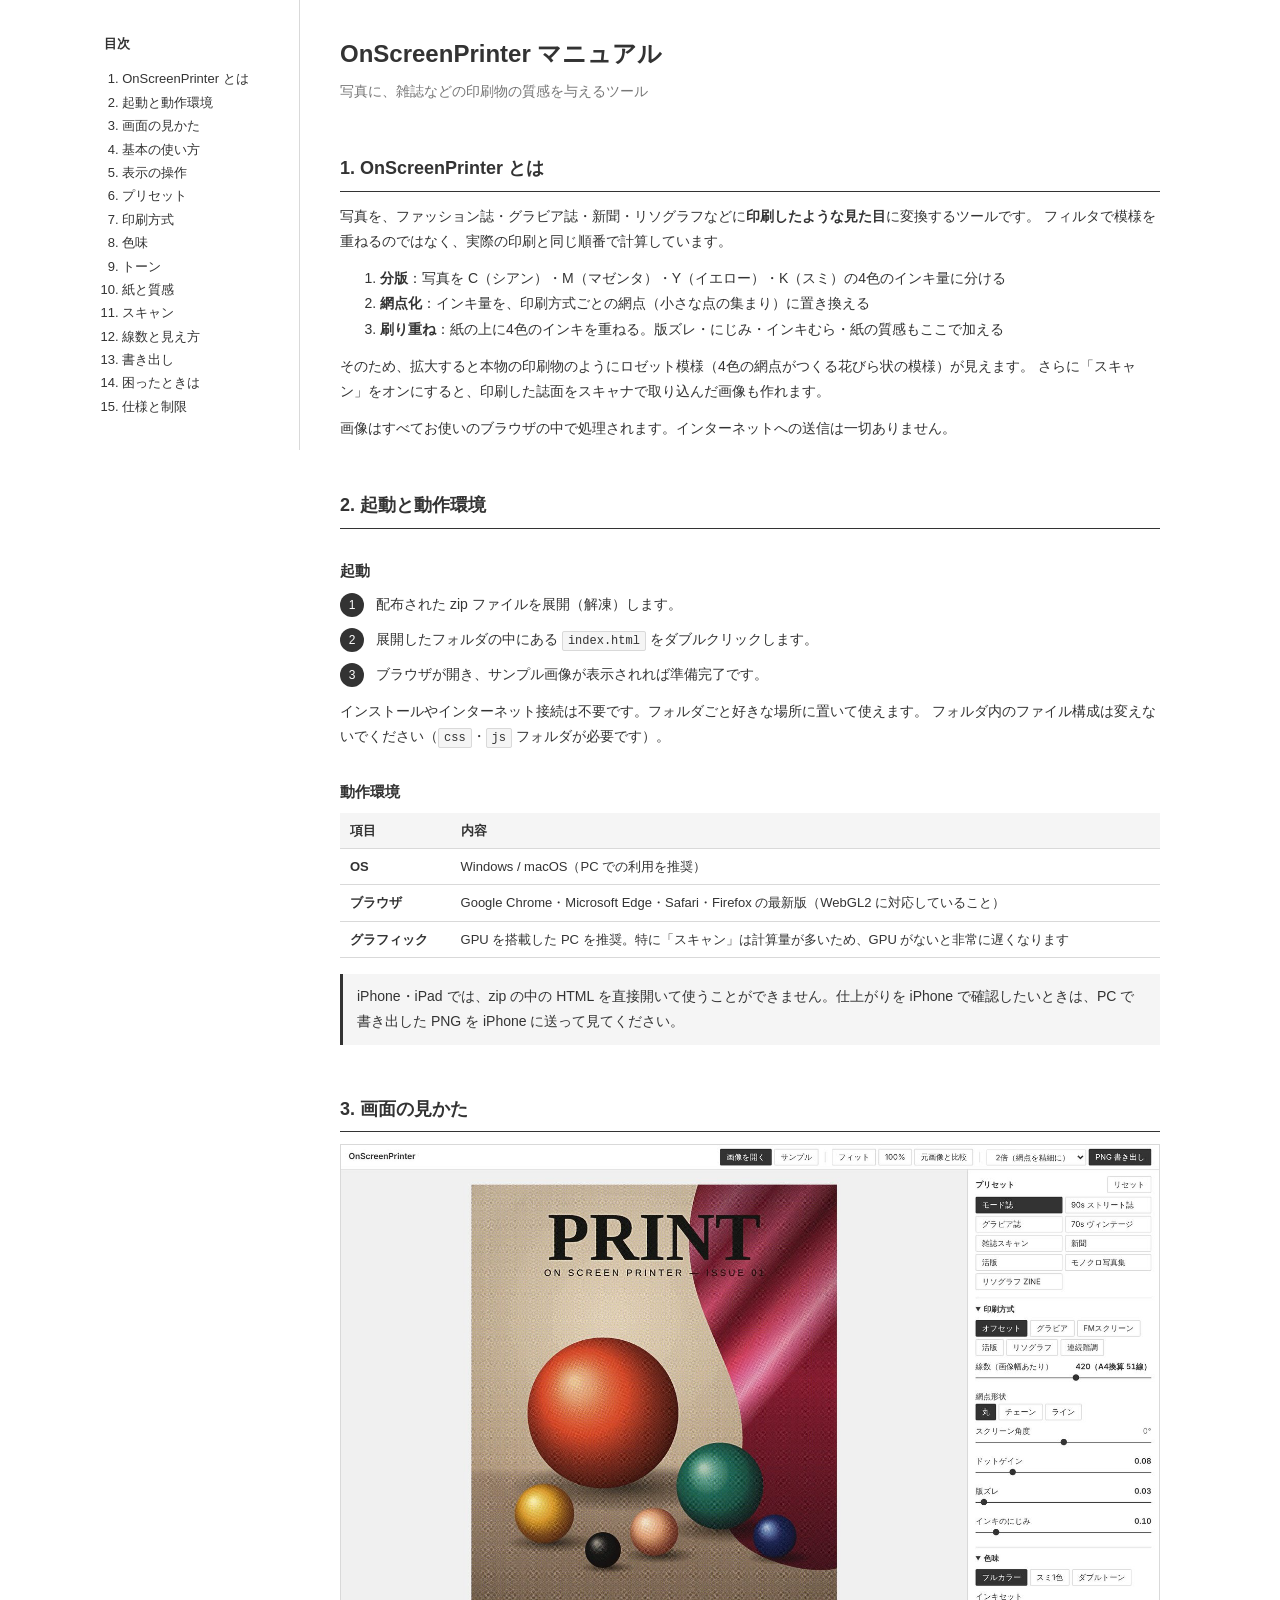
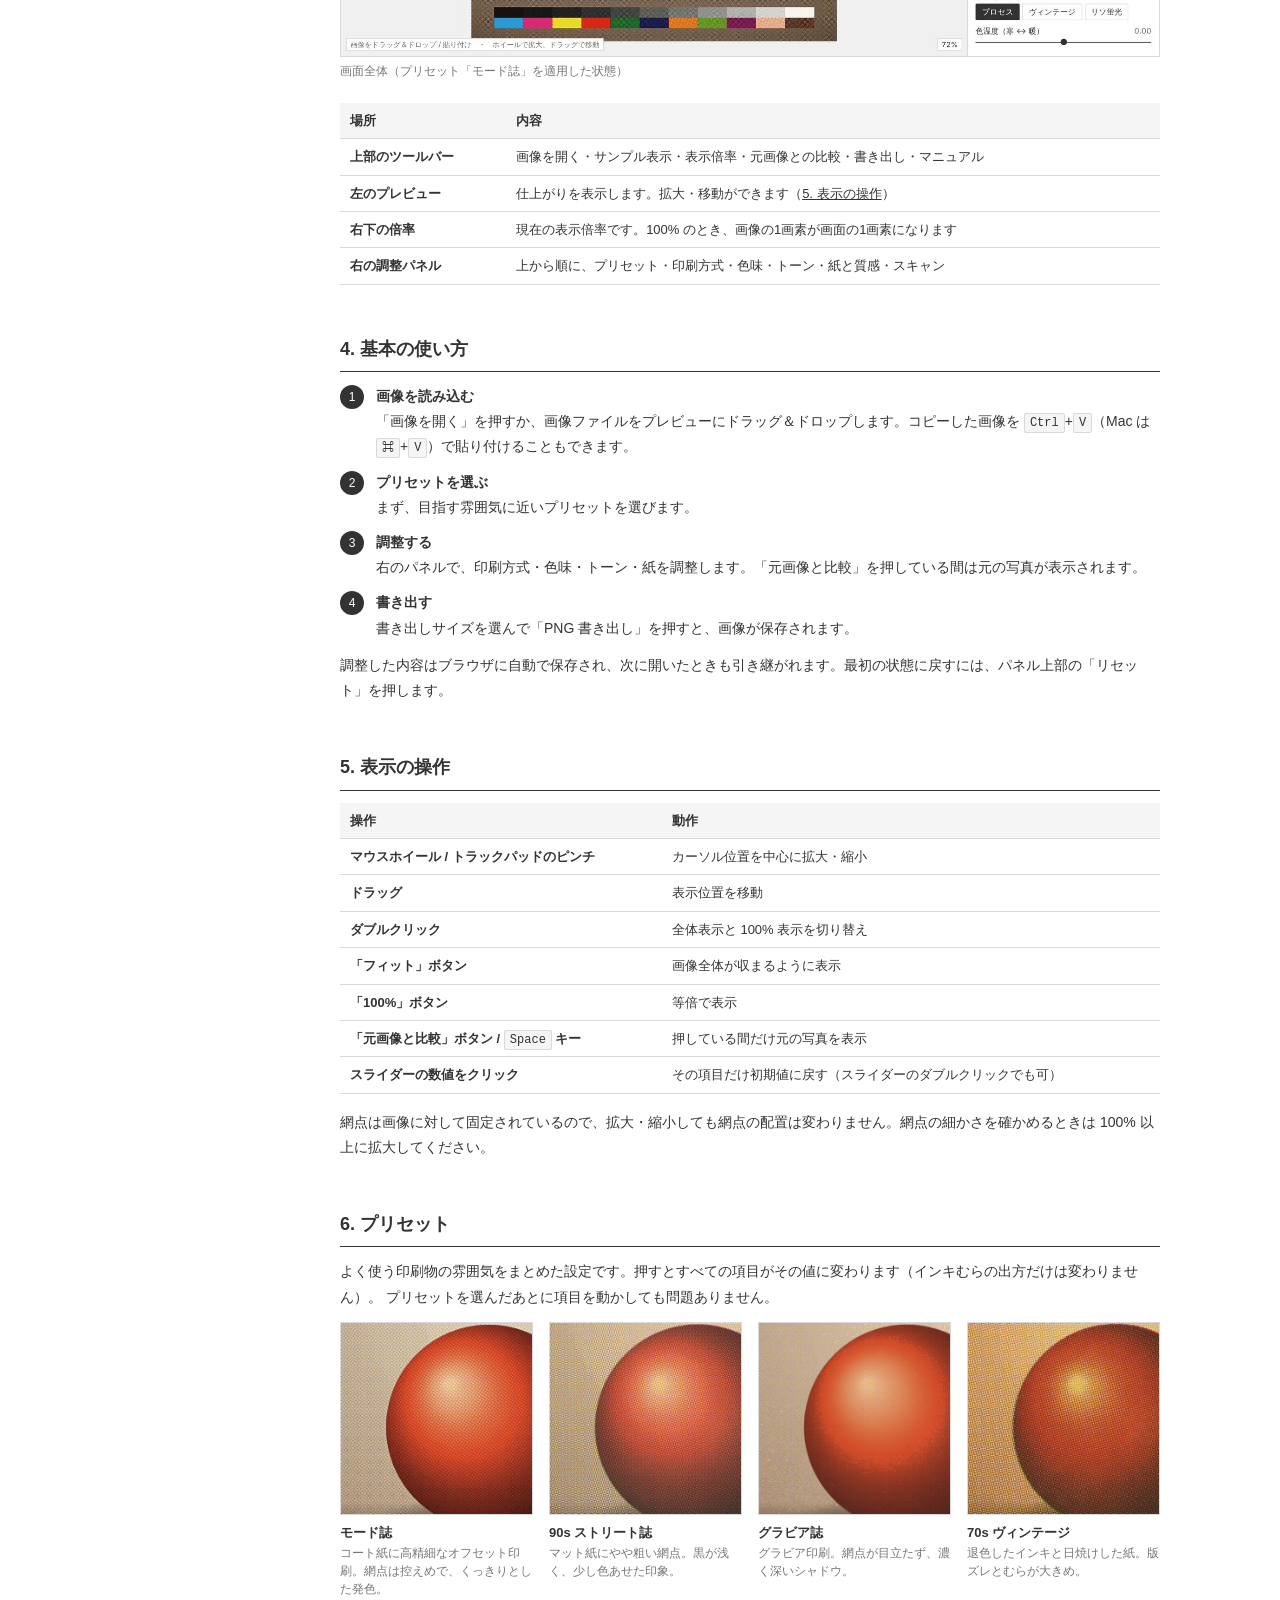
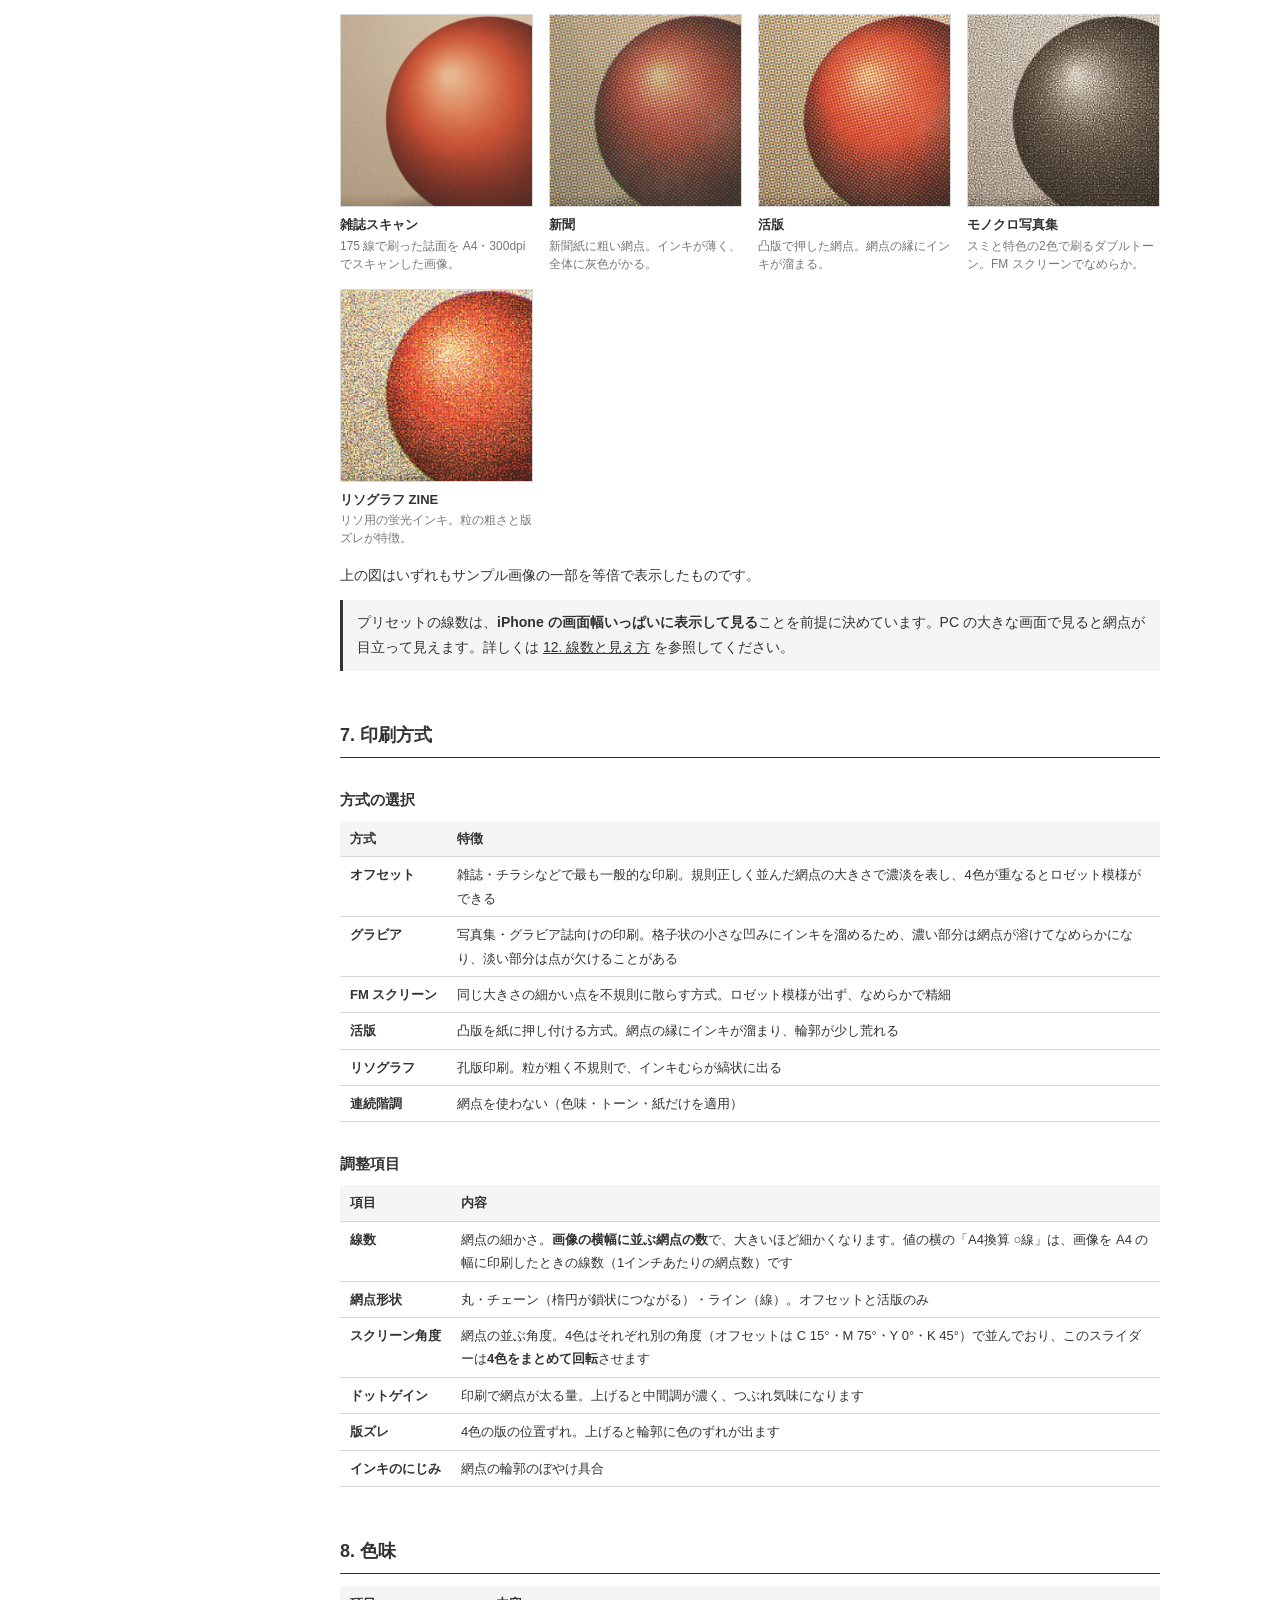
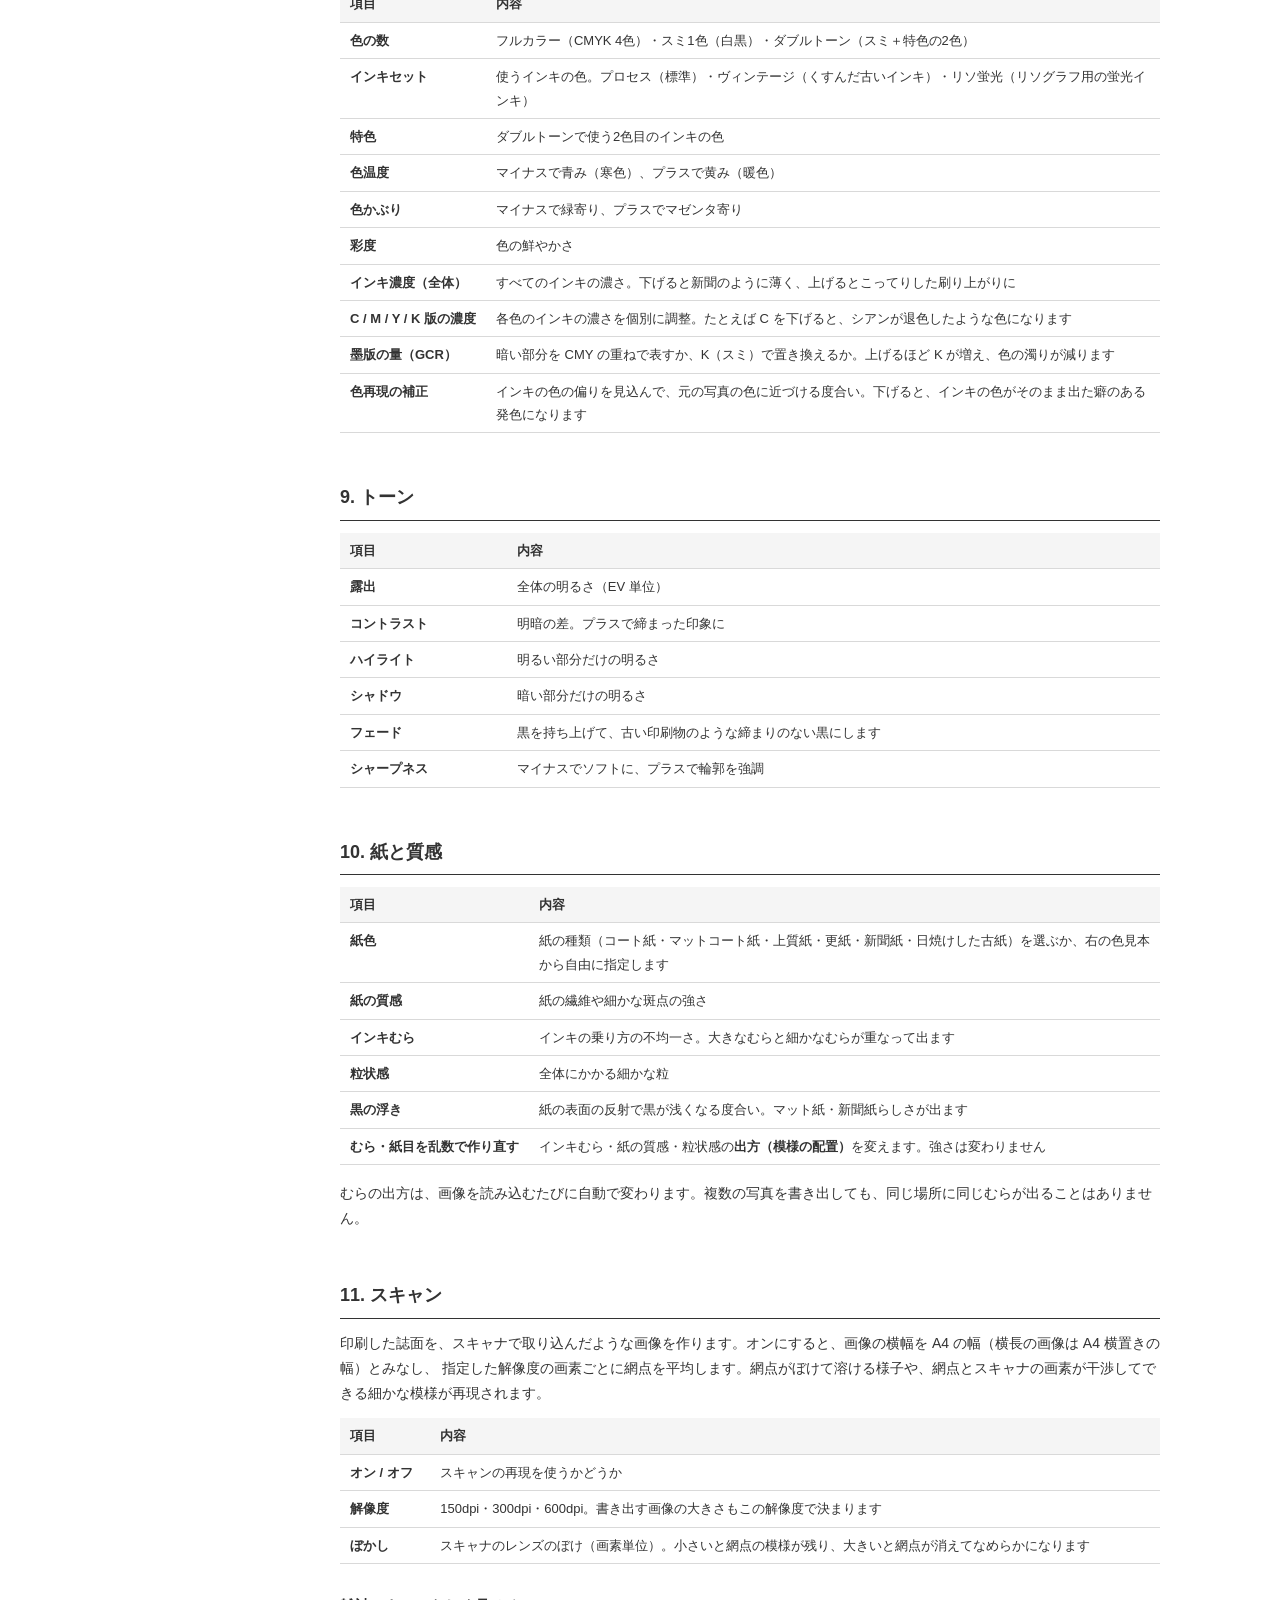
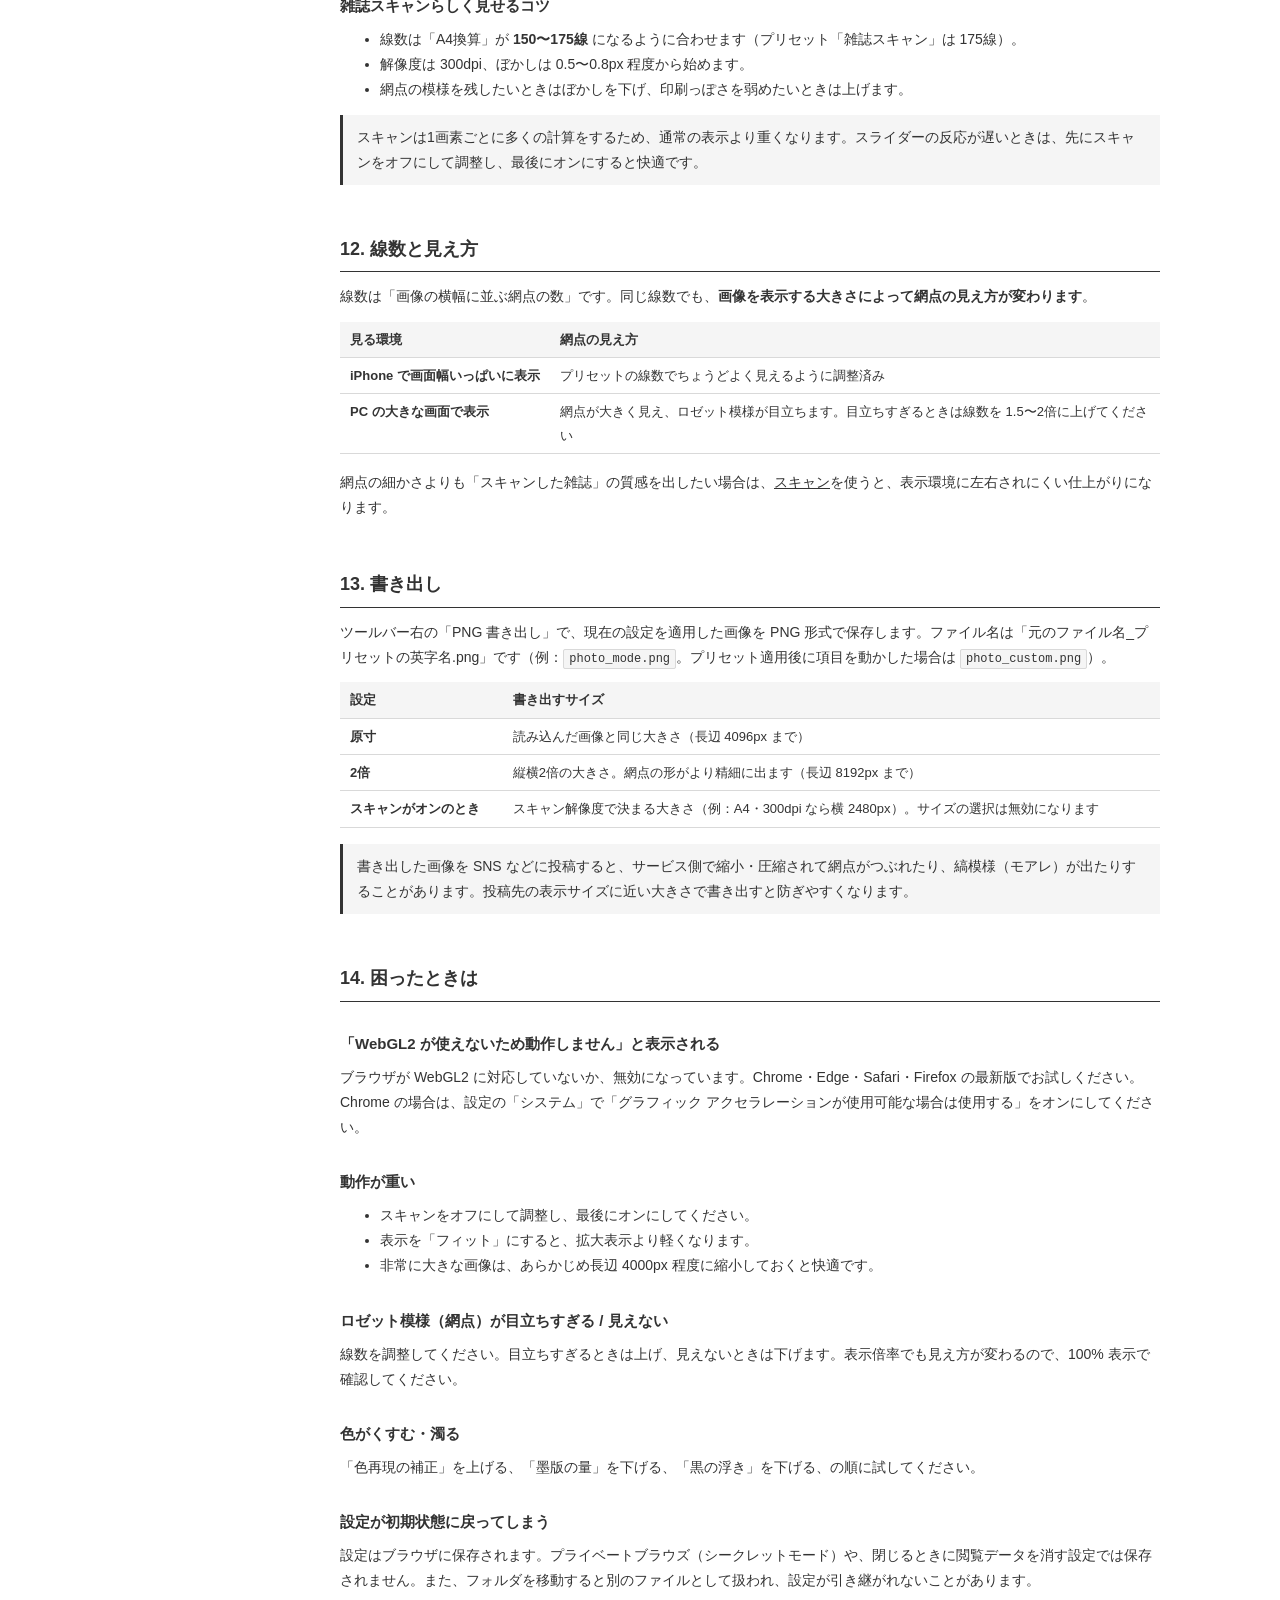
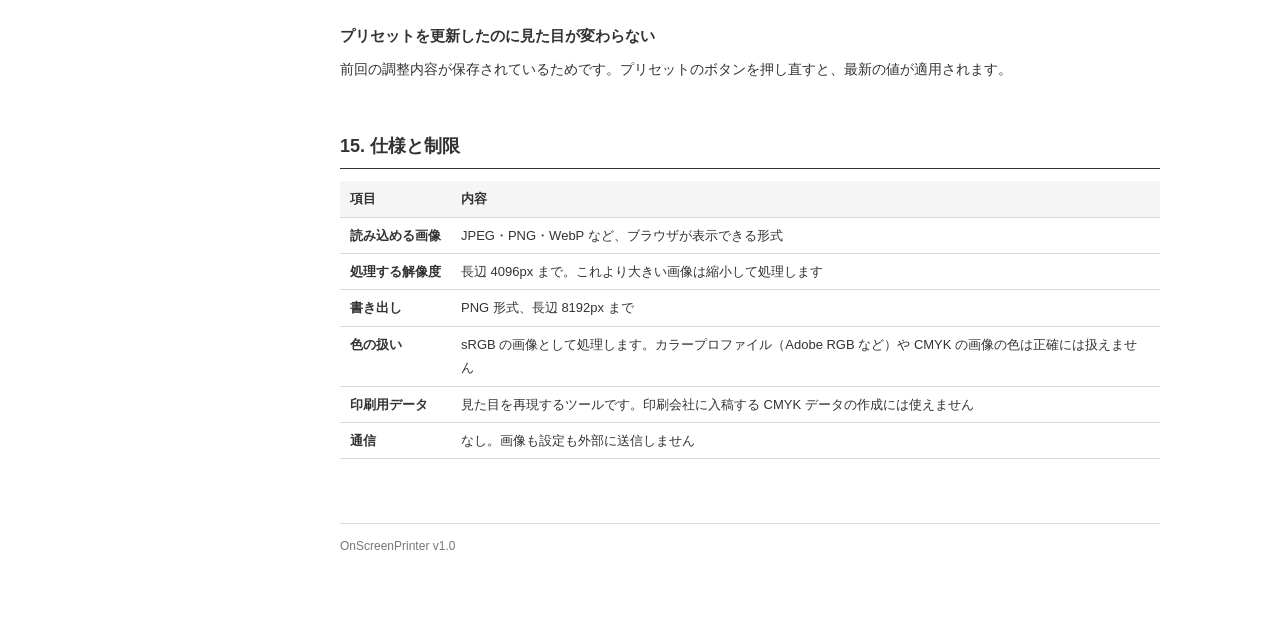
==== manual.html @ 86c262b5 "Add user manual and distribution zip build script Also fix tone banding in scan mode: jitter the per" ====
<!doctype html>
<html lang="ja">
<head>
<meta charset="utf-8">
<meta name="viewport" content="width=device-width, initial-scale=1">
<title>OnScreenPrinter マニュアル</title>
<style>
:root { --ink: #333; --paper: #fff; --line: #d9d9d9; --muted: #777; --soft: #f5f5f5; }
* { box-sizing: border-box; }
html { scroll-behavior: smooth; }
body {
  margin: 0;
  background: var(--paper);
  color: var(--ink);
  font: 14px/1.8 -apple-system, BlinkMacSystemFont, "Hiragino Sans", "Noto Sans JP", "Yu Gothic UI", Meiryo, sans-serif;
}
.wrap { display: flex; max-width: 1120px; margin: 0 auto; }
nav {
  position: sticky; top: 0; align-self: flex-start;
  width: 220px; flex: none; max-height: 100vh; overflow-y: auto;
  padding: 32px 16px 32px 24px; font-size: 13px;
  border-right: 1px solid var(--line);
}
nav strong { display: block; margin-bottom: 12px; }
nav ol { margin: 0; padding-left: 1.4em; }
nav a { color: var(--ink); text-decoration: none; }
nav a:hover { text-decoration: underline; }
main { flex: 1; min-width: 0; padding: 32px 40px 80px; }
h1 { margin: 0 0 4px; font-size: 24px; }
.lead { margin: 0 0 32px; color: var(--muted); }
h2 { margin: 48px 0 12px; padding-bottom: 6px; font-size: 18px; border-bottom: 1px solid var(--ink); }
h3 { margin: 28px 0 8px; font-size: 15px; }
p, ul, ol { margin: 0 0 12px; }
a { color: var(--ink); }
code, kbd {
  font: 12px/1 ui-monospace, SFMono-Regular, Menlo, Consolas, monospace;
  padding: 2px 5px; border: 1px solid var(--line); border-radius: 2px; background: var(--soft);
}
table { width: 100%; border-collapse: collapse; margin: 8px 0 16px; font-size: 13px; }
th, td { padding: 6px 10px; border-bottom: 1px solid var(--line); text-align: left; vertical-align: top; }
th { font-weight: 600; white-space: nowrap; background: var(--soft); }
td:first-child { white-space: nowrap; font-weight: 600; }
figure { margin: 12px 0 20px; }
figure img { display: block; max-width: 100%; height: auto; border: 1px solid var(--line); }
figcaption { margin-top: 4px; font-size: 12px; color: var(--muted); }
.note { margin: 12px 0 16px; padding: 10px 14px; border-left: 3px solid var(--ink); background: var(--soft); }
.presets { display: grid; grid-template-columns: repeat(auto-fill, minmax(190px, 1fr)); gap: 16px; margin: 12px 0 16px; }
.presets figure { margin: 0; }
.presets b { display: block; margin-top: 6px; font-size: 13px; }
.presets span { display: block; font-size: 12px; color: var(--muted); line-height: 1.5; }
.steps { counter-reset: s; list-style: none; padding: 0; }
.steps li { counter-increment: s; position: relative; padding-left: 36px; margin-bottom: 10px; }
.steps li::before {
  content: counter(s); position: absolute; left: 0; top: 1px;
  width: 24px; height: 24px; border-radius: 50%;
  background: var(--ink); color: var(--paper); font-size: 12px; line-height: 24px; text-align: center;
}
footer { margin-top: 64px; padding-top: 12px; border-top: 1px solid var(--line); font-size: 12px; color: var(--muted); }

@media (max-width: 820px) {
  .wrap { display: block; }
  nav { position: static; width: auto; max-height: none; border-right: 0; border-bottom: 1px solid var(--line); padding: 20px 16px; }
  main { padding: 24px 16px 64px; }
  td:first-child { white-space: normal; }
  .table-scroll { overflow-x: auto; }
}
@media print {
  nav { display: none; }
  .wrap { display: block; }
  main { padding: 0; }
  h2 { break-after: avoid; }
  figure, tr { break-inside: avoid; }
}
</style>
</head>
<body>
<div class="wrap">
<nav aria-label="目次">
  <strong>目次</strong>
  <ol>
    <li><a href="#about">OnScreenPrinter とは</a></li>
    <li><a href="#start">起動と動作環境</a></li>
    <li><a href="#screen">画面の見かた</a></li>
    <li><a href="#flow">基本の使い方</a></li>
    <li><a href="#view">表示の操作</a></li>
    <li><a href="#presets">プリセット</a></li>
    <li><a href="#method">印刷方式</a></li>
    <li><a href="#color">色味</a></li>
    <li><a href="#tone">トーン</a></li>
    <li><a href="#paper">紙と質感</a></li>
    <li><a href="#scan">スキャン</a></li>
    <li><a href="#lpi">線数と見え方</a></li>
    <li><a href="#export">書き出し</a></li>
    <li><a href="#faq">困ったときは</a></li>
    <li><a href="#spec">仕様と制限</a></li>
  </ol>
</nav>
<main>
<h1>OnScreenPrinter マニュアル</h1>
<p class="lead">写真に、雑誌などの印刷物の質感を与えるツール</p>

<h2 id="about">1. OnScreenPrinter とは</h2>
<p>写真を、ファッション誌・グラビア誌・新聞・リソグラフなどに<b>印刷したような見た目</b>に変換するツールです。
フィルタで模様を重ねるのではなく、実際の印刷と同じ順番で計算しています。</p>
<ol>
  <li><b>分版</b>：写真を C（シアン）・M（マゼンタ）・Y（イエロー）・K（スミ）の4色のインキ量に分ける</li>
  <li><b>網点化</b>：インキ量を、印刷方式ごとの網点（小さな点の集まり）に置き換える</li>
  <li><b>刷り重ね</b>：紙の上に4色のインキを重ねる。版ズレ・にじみ・インキむら・紙の質感もここで加える</li>
</ol>
<p>そのため、拡大すると本物の印刷物のようにロゼット模様（4色の網点がつくる花びら状の模様）が見えます。
さらに「スキャン」をオンにすると、印刷した誌面をスキャナで取り込んだ画像も作れます。</p>
<p>画像はすべてお使いのブラウザの中で処理されます。インターネットへの送信は一切ありません。</p>

<h2 id="start">2. 起動と動作環境</h2>
<h3>起動</h3>
<ol class="steps">
  <li>配布された zip ファイルを展開（解凍）します。</li>
  <li>展開したフォルダの中にある <code>index.html</code> をダブルクリックします。</li>
  <li>ブラウザが開き、サンプル画像が表示されれば準備完了です。</li>
</ol>
<p>インストールやインターネット接続は不要です。フォルダごと好きな場所に置いて使えます。
フォルダ内のファイル構成は変えないでください（<code>css</code>・<code>js</code> フォルダが必要です）。</p>

<h3>動作環境</h3>
<table>
  <tr><th>項目</th><th>内容</th></tr>
  <tr><td>OS</td><td>Windows / macOS（PC での利用を推奨）</td></tr>
  <tr><td>ブラウザ</td><td>Google Chrome・Microsoft Edge・Safari・Firefox の最新版（WebGL2 に対応していること）</td></tr>
  <tr><td>グラフィック</td><td>GPU を搭載した PC を推奨。特に「スキャン」は計算量が多いため、GPU がないと非常に遅くなります</td></tr>
</table>
<div class="note">iPhone・iPad では、zip の中の HTML を直接開いて使うことができません。仕上がりを iPhone で確認したいときは、PC で書き出した PNG を iPhone に送って見てください。</div>

<h2 id="screen">3. 画面の見かた</h2>
<figure>
  <img src="manual/img/overview.jpg" alt="OnScreenPrinter の画面全体。上部にツールバー、左に画像のプレビュー、右に調整パネル">
  <figcaption>画面全体（プリセット「モード誌」を適用した状態）</figcaption>
</figure>
<table>
  <tr><th>場所</th><th>内容</th></tr>
  <tr><td>上部のツールバー</td><td>画像を開く・サンプル表示・表示倍率・元画像との比較・書き出し・マニュアル</td></tr>
  <tr><td>左のプレビュー</td><td>仕上がりを表示します。拡大・移動ができます（<a href="#view">5. 表示の操作</a>）</td></tr>
  <tr><td>右下の倍率</td><td>現在の表示倍率です。100% のとき、画像の1画素が画面の1画素になります</td></tr>
  <tr><td>右の調整パネル</td><td>上から順に、プリセット・印刷方式・色味・トーン・紙と質感・スキャン</td></tr>
</table>

<h2 id="flow">4. 基本の使い方</h2>
<ol class="steps">
  <li><b>画像を読み込む</b><br>「画像を開く」を押すか、画像ファイルをプレビューにドラッグ＆ドロップします。コピーした画像を <kbd>Ctrl</kbd>+<kbd>V</kbd>（Mac は <kbd>⌘</kbd>+<kbd>V</kbd>）で貼り付けることもできます。</li>
  <li><b>プリセットを選ぶ</b><br>まず、目指す雰囲気に近いプリセットを選びます。</li>
  <li><b>調整する</b><br>右のパネルで、印刷方式・色味・トーン・紙を調整します。「元画像と比較」を押している間は元の写真が表示されます。</li>
  <li><b>書き出す</b><br>書き出しサイズを選んで「PNG 書き出し」を押すと、画像が保存されます。</li>
</ol>
<p>調整した内容はブラウザに自動で保存され、次に開いたときも引き継がれます。最初の状態に戻すには、パネル上部の「リセット」を押します。</p>

<h2 id="view">5. 表示の操作</h2>
<table>
  <tr><th>操作</th><th>動作</th></tr>
  <tr><td>マウスホイール / トラックパッドのピンチ</td><td>カーソル位置を中心に拡大・縮小</td></tr>
  <tr><td>ドラッグ</td><td>表示位置を移動</td></tr>
  <tr><td>ダブルクリック</td><td>全体表示と 100% 表示を切り替え</td></tr>
  <tr><td>「フィット」ボタン</td><td>画像全体が収まるように表示</td></tr>
  <tr><td>「100%」ボタン</td><td>等倍で表示</td></tr>
  <tr><td>「元画像と比較」ボタン / <kbd>Space</kbd> キー</td><td>押している間だけ元の写真を表示</td></tr>
  <tr><td>スライダーの数値をクリック</td><td>その項目だけ初期値に戻す（スライダーのダブルクリックでも可）</td></tr>
</table>
<p>網点は画像に対して固定されているので、拡大・縮小しても網点の配置は変わりません。網点の細かさを確かめるときは 100% 以上に拡大してください。</p>

<h2 id="presets">6. プリセット</h2>
<p>よく使う印刷物の雰囲気をまとめた設定です。押すとすべての項目がその値に変わります（インキむらの出方だけは変わりません）。
プリセットを選んだあとに項目を動かしても問題ありません。</p>
<div class="presets">
  <figure><img src="manual/img/preset_mode.jpg" alt="モード誌の拡大例"><b>モード誌</b><span>コート紙に高精細なオフセット印刷。網点は控えめで、くっきりとした発色。</span></figure>
  <figure><img src="manual/img/preset_street.jpg" alt="90s ストリート誌の拡大例"><b>90s ストリート誌</b><span>マット紙にやや粗い網点。黒が浅く、少し色あせた印象。</span></figure>
  <figure><img src="manual/img/preset_gravure.jpg" alt="グラビア誌の拡大例"><b>グラビア誌</b><span>グラビア印刷。網点が目立たず、濃く深いシャドウ。</span></figure>
  <figure><img src="manual/img/preset_vintage.jpg" alt="70s ヴィンテージの拡大例"><b>70s ヴィンテージ</b><span>退色したインキと日焼けした紙。版ズレとむらが大きめ。</span></figure>
  <figure><img src="manual/img/preset_scan.jpg" alt="雑誌スキャンの拡大例"><b>雑誌スキャン</b><span>175 線で刷った誌面を A4・300dpi でスキャンした画像。</span></figure>
  <figure><img src="manual/img/preset_news.jpg" alt="新聞の拡大例"><b>新聞</b><span>新聞紙に粗い網点。インキが薄く、全体に灰色がかる。</span></figure>
  <figure><img src="manual/img/preset_letterpress.jpg" alt="活版の拡大例"><b>活版</b><span>凸版で押した網点。網点の縁にインキが溜まる。</span></figure>
  <figure><img src="manual/img/preset_duotone.jpg" alt="モノクロ写真集の拡大例"><b>モノクロ写真集</b><span>スミと特色の2色で刷るダブルトーン。FM スクリーンでなめらか。</span></figure>
  <figure><img src="manual/img/preset_riso.jpg" alt="リソグラフ ZINE の拡大例"><b>リソグラフ ZINE</b><span>リソ用の蛍光インキ。粒の粗さと版ズレが特徴。</span></figure>
</div>
<p>上の図はいずれもサンプル画像の一部を等倍で表示したものです。</p>
<div class="note">プリセットの線数は、<b>iPhone の画面幅いっぱいに表示して見る</b>ことを前提に決めています。PC の大きな画面で見ると網点が目立って見えます。詳しくは <a href="#lpi">12. 線数と見え方</a> を参照してください。</div>

<h2 id="method">7. 印刷方式</h2>
<h3>方式の選択</h3>
<table>
  <tr><th>方式</th><th>特徴</th></tr>
  <tr><td>オフセット</td><td>雑誌・チラシなどで最も一般的な印刷。規則正しく並んだ網点の大きさで濃淡を表し、4色が重なるとロゼット模様ができる</td></tr>
  <tr><td>グラビア</td><td>写真集・グラビア誌向けの印刷。格子状の小さな凹みにインキを溜めるため、濃い部分は網点が溶けてなめらかになり、淡い部分は点が欠けることがある</td></tr>
  <tr><td>FM スクリーン</td><td>同じ大きさの細かい点を不規則に散らす方式。ロゼット模様が出ず、なめらかで精細</td></tr>
  <tr><td>活版</td><td>凸版を紙に押し付ける方式。網点の縁にインキが溜まり、輪郭が少し荒れる</td></tr>
  <tr><td>リソグラフ</td><td>孔版印刷。粒が粗く不規則で、インキむらが縞状に出る</td></tr>
  <tr><td>連続階調</td><td>網点を使わない（色味・トーン・紙だけを適用）</td></tr>
</table>

<h3>調整項目</h3>
<table>
  <tr><th>項目</th><th>内容</th></tr>
  <tr><td>線数</td><td>網点の細かさ。<b>画像の横幅に並ぶ網点の数</b>で、大きいほど細かくなります。値の横の「A4換算 ○線」は、画像を A4 の幅に印刷したときの線数（1インチあたりの網点数）です</td></tr>
  <tr><td>網点形状</td><td>丸・チェーン（楕円が鎖状につながる）・ライン（線）。オフセットと活版のみ</td></tr>
  <tr><td>スクリーン角度</td><td>網点の並ぶ角度。4色はそれぞれ別の角度（オフセットは C 15°・M 75°・Y 0°・K 45°）で並んでおり、このスライダーは<b>4色をまとめて回転</b>させます</td></tr>
  <tr><td>ドットゲイン</td><td>印刷で網点が太る量。上げると中間調が濃く、つぶれ気味になります</td></tr>
  <tr><td>版ズレ</td><td>4色の版の位置ずれ。上げると輪郭に色のずれが出ます</td></tr>
  <tr><td>インキのにじみ</td><td>網点の輪郭のぼやけ具合</td></tr>
</table>

<h2 id="color">8. 色味</h2>
<table>
  <tr><th>項目</th><th>内容</th></tr>
  <tr><td>色の数</td><td>フルカラー（CMYK 4色）・スミ1色（白黒）・ダブルトーン（スミ＋特色の2色）</td></tr>
  <tr><td>インキセット</td><td>使うインキの色。プロセス（標準）・ヴィンテージ（くすんだ古いインキ）・リソ蛍光（リソグラフ用の蛍光インキ）</td></tr>
  <tr><td>特色</td><td>ダブルトーンで使う2色目のインキの色</td></tr>
  <tr><td>色温度</td><td>マイナスで青み（寒色）、プラスで黄み（暖色）</td></tr>
  <tr><td>色かぶり</td><td>マイナスで緑寄り、プラスでマゼンタ寄り</td></tr>
  <tr><td>彩度</td><td>色の鮮やかさ</td></tr>
  <tr><td>インキ濃度（全体）</td><td>すべてのインキの濃さ。下げると新聞のように薄く、上げるとこってりした刷り上がりに</td></tr>
  <tr><td>C / M / Y / K 版の濃度</td><td>各色のインキの濃さを個別に調整。たとえば C を下げると、シアンが退色したような色になります</td></tr>
  <tr><td>墨版の量（GCR）</td><td>暗い部分を CMY の重ねで表すか、K（スミ）で置き換えるか。上げるほど K が増え、色の濁りが減ります</td></tr>
  <tr><td>色再現の補正</td><td>インキの色の偏りを見込んで、元の写真の色に近づける度合い。下げると、インキの色がそのまま出た癖のある発色になります</td></tr>
</table>

<h2 id="tone">9. トーン</h2>
<table>
  <tr><th>項目</th><th>内容</th></tr>
  <tr><td>露出</td><td>全体の明るさ（EV 単位）</td></tr>
  <tr><td>コントラスト</td><td>明暗の差。プラスで締まった印象に</td></tr>
  <tr><td>ハイライト</td><td>明るい部分だけの明るさ</td></tr>
  <tr><td>シャドウ</td><td>暗い部分だけの明るさ</td></tr>
  <tr><td>フェード</td><td>黒を持ち上げて、古い印刷物のような締まりのない黒にします</td></tr>
  <tr><td>シャープネス</td><td>マイナスでソフトに、プラスで輪郭を強調</td></tr>
</table>

<h2 id="paper">10. 紙と質感</h2>
<table>
  <tr><th>項目</th><th>内容</th></tr>
  <tr><td>紙色</td><td>紙の種類（コート紙・マットコート紙・上質紙・更紙・新聞紙・日焼けした古紙）を選ぶか、右の色見本から自由に指定します</td></tr>
  <tr><td>紙の質感</td><td>紙の繊維や細かな斑点の強さ</td></tr>
  <tr><td>インキむら</td><td>インキの乗り方の不均一さ。大きなむらと細かなむらが重なって出ます</td></tr>
  <tr><td>粒状感</td><td>全体にかかる細かな粒</td></tr>
  <tr><td>黒の浮き</td><td>紙の表面の反射で黒が浅くなる度合い。マット紙・新聞紙らしさが出ます</td></tr>
  <tr><td>むら・紙目を乱数で作り直す</td><td>インキむら・紙の質感・粒状感の<b>出方（模様の配置）</b>を変えます。強さは変わりません</td></tr>
</table>
<p>むらの出方は、画像を読み込むたびに自動で変わります。複数の写真を書き出しても、同じ場所に同じむらが出ることはありません。</p>

<h2 id="scan">11. スキャン</h2>
<p>印刷した誌面を、スキャナで取り込んだような画像を作ります。オンにすると、画像の横幅を A4 の幅（横長の画像は A4 横置きの幅）とみなし、
指定した解像度の画素ごとに網点を平均します。網点がぼけて溶ける様子や、網点とスキャナの画素が干渉してできる細かな模様が再現されます。</p>
<table>
  <tr><th>項目</th><th>内容</th></tr>
  <tr><td>オン / オフ</td><td>スキャンの再現を使うかどうか</td></tr>
  <tr><td>解像度</td><td>150dpi・300dpi・600dpi。書き出す画像の大きさもこの解像度で決まります</td></tr>
  <tr><td>ぼかし</td><td>スキャナのレンズのぼけ（画素単位）。小さいと網点の模様が残り、大きいと網点が消えてなめらかになります</td></tr>
</table>
<h3>雑誌スキャンらしく見せるコツ</h3>
<ul>
  <li>線数は「A4換算」が <b>150〜175線</b> になるように合わせます（プリセット「雑誌スキャン」は 175線）。</li>
  <li>解像度は 300dpi、ぼかしは 0.5〜0.8px 程度から始めます。</li>
  <li>網点の模様を残したいときはぼかしを下げ、印刷っぽさを弱めたいときは上げます。</li>
</ul>
<div class="note">スキャンは1画素ごとに多くの計算をするため、通常の表示より重くなります。スライダーの反応が遅いときは、先にスキャンをオフにして調整し、最後にオンにすると快適です。</div>

<h2 id="lpi">12. 線数と見え方</h2>
<p>線数は「画像の横幅に並ぶ網点の数」です。同じ線数でも、<b>画像を表示する大きさによって網点の見え方が変わります</b>。</p>
<table>
  <tr><th>見る環境</th><th>網点の見え方</th></tr>
  <tr><td>iPhone で画面幅いっぱいに表示</td><td>プリセットの線数でちょうどよく見えるように調整済み</td></tr>
  <tr><td>PC の大きな画面で表示</td><td>網点が大きく見え、ロゼット模様が目立ちます。目立ちすぎるときは線数を 1.5〜2倍に上げてください</td></tr>
</table>
<p>網点の細かさよりも「スキャンした雑誌」の質感を出したい場合は、<a href="#scan">スキャン</a>を使うと、表示環境に左右されにくい仕上がりになります。</p>

<h2 id="export">13. 書き出し</h2>
<p>ツールバー右の「PNG 書き出し」で、現在の設定を適用した画像を PNG 形式で保存します。ファイル名は「元のファイル名_プリセットの英字名.png」です（例：<code>photo_mode.png</code>。プリセット適用後に項目を動かした場合は <code>photo_custom.png</code>）。</p>
<table>
  <tr><th>設定</th><th>書き出すサイズ</th></tr>
  <tr><td>原寸</td><td>読み込んだ画像と同じ大きさ（長辺 4096px まで）</td></tr>
  <tr><td>2倍</td><td>縦横2倍の大きさ。網点の形がより精細に出ます（長辺 8192px まで）</td></tr>
  <tr><td>スキャンがオンのとき</td><td>スキャン解像度で決まる大きさ（例：A4・300dpi なら横 2480px）。サイズの選択は無効になります</td></tr>
</table>
<div class="note">書き出した画像を SNS などに投稿すると、サービス側で縮小・圧縮されて網点がつぶれたり、縞模様（モアレ）が出たりすることがあります。投稿先の表示サイズに近い大きさで書き出すと防ぎやすくなります。</div>

<h2 id="faq">14. 困ったときは</h2>
<h3>「WebGL2 が使えないため動作しません」と表示される</h3>
<p>ブラウザが WebGL2 に対応していないか、無効になっています。Chrome・Edge・Safari・Firefox の最新版でお試しください。Chrome の場合は、設定の「システム」で「グラフィック アクセラレーションが使用可能な場合は使用する」をオンにしてください。</p>
<h3>動作が重い</h3>
<ul>
  <li>スキャンをオフにして調整し、最後にオンにしてください。</li>
  <li>表示を「フィット」にすると、拡大表示より軽くなります。</li>
  <li>非常に大きな画像は、あらかじめ長辺 4000px 程度に縮小しておくと快適です。</li>
</ul>
<h3>ロゼット模様（網点）が目立ちすぎる / 見えない</h3>
<p>線数を調整してください。目立ちすぎるときは上げ、見えないときは下げます。表示倍率でも見え方が変わるので、100% 表示で確認してください。</p>
<h3>色がくすむ・濁る</h3>
<p>「色再現の補正」を上げる、「墨版の量」を下げる、「黒の浮き」を下げる、の順に試してください。</p>
<h3>設定が初期状態に戻ってしまう</h3>
<p>設定はブラウザに保存されます。プライベートブラウズ（シークレットモード）や、閉じるときに閲覧データを消す設定では保存されません。また、フォルダを移動すると別のファイルとして扱われ、設定が引き継がれないことがあります。</p>
<h3>プリセットを更新したのに見た目が変わらない</h3>
<p>前回の調整内容が保存されているためです。プリセットのボタンを押し直すと、最新の値が適用されます。</p>

<h2 id="spec">15. 仕様と制限</h2>
<table>
  <tr><th>項目</th><th>内容</th></tr>
  <tr><td>読み込める画像</td><td>JPEG・PNG・WebP など、ブラウザが表示できる形式</td></tr>
  <tr><td>処理する解像度</td><td>長辺 4096px まで。これより大きい画像は縮小して処理します</td></tr>
  <tr><td>書き出し</td><td>PNG 形式、長辺 8192px まで</td></tr>
  <tr><td>色の扱い</td><td>sRGB の画像として処理します。カラープロファイル（Adobe RGB など）や CMYK の画像の色は正確には扱えません</td></tr>
  <tr><td>印刷用データ</td><td>見た目を再現するツールです。印刷会社に入稿する CMYK データの作成には使えません</td></tr>
  <tr><td>通信</td><td>なし。画像も設定も外部に送信しません</td></tr>
</table>

<footer>OnScreenPrinter v1.0</footer>
</main>
</div>
</body>
</html>
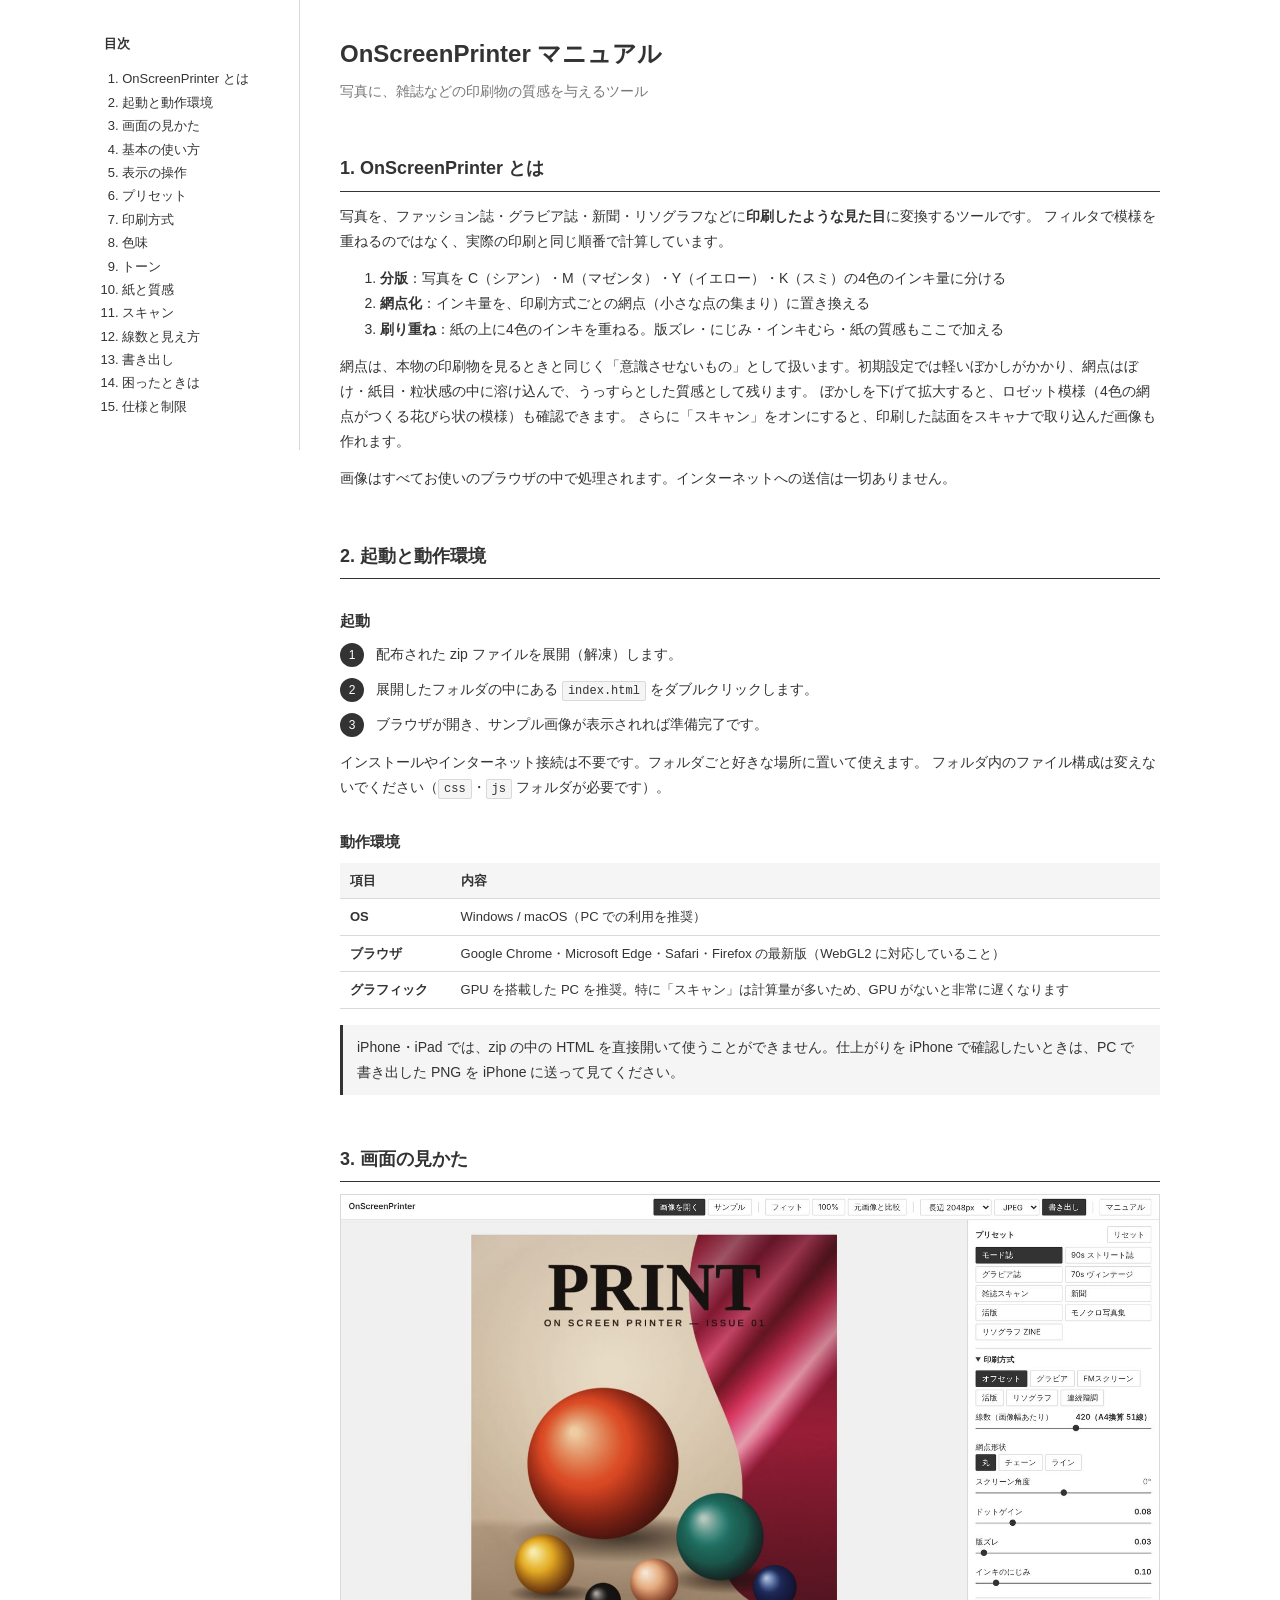
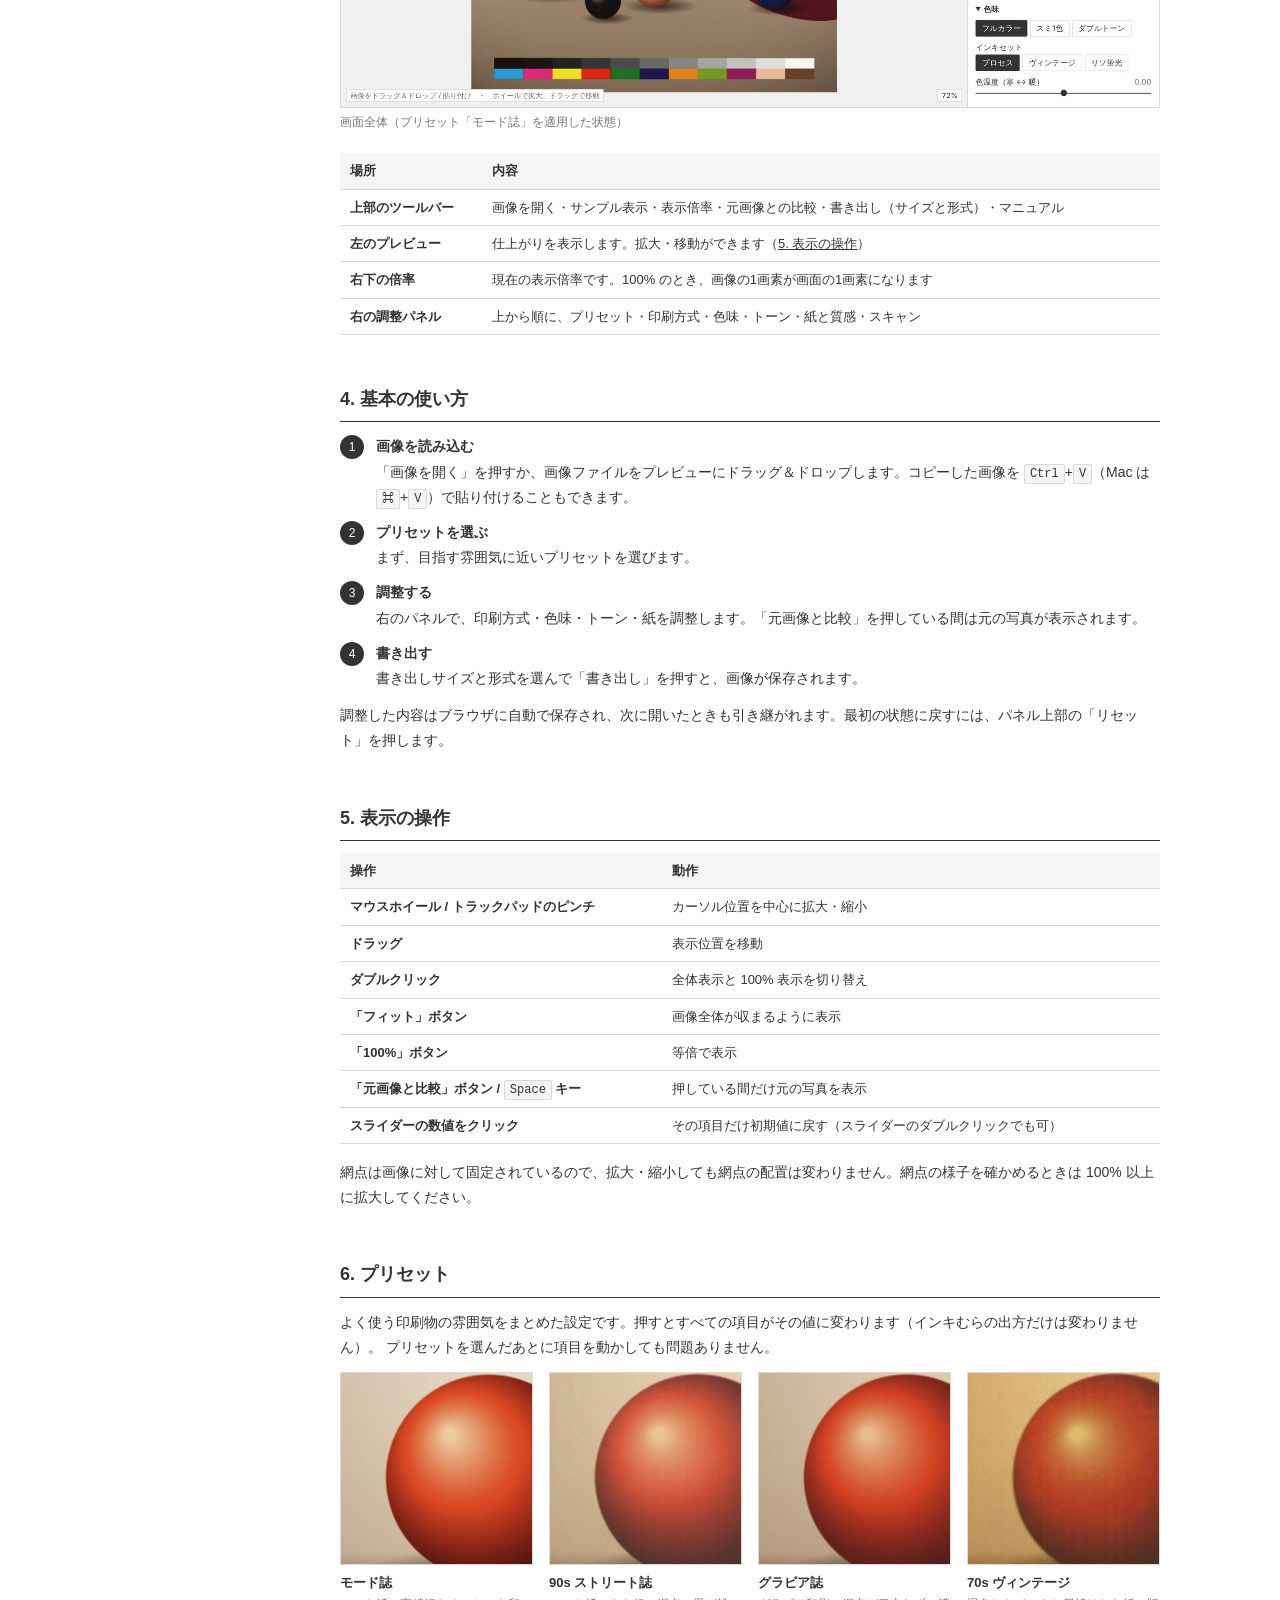
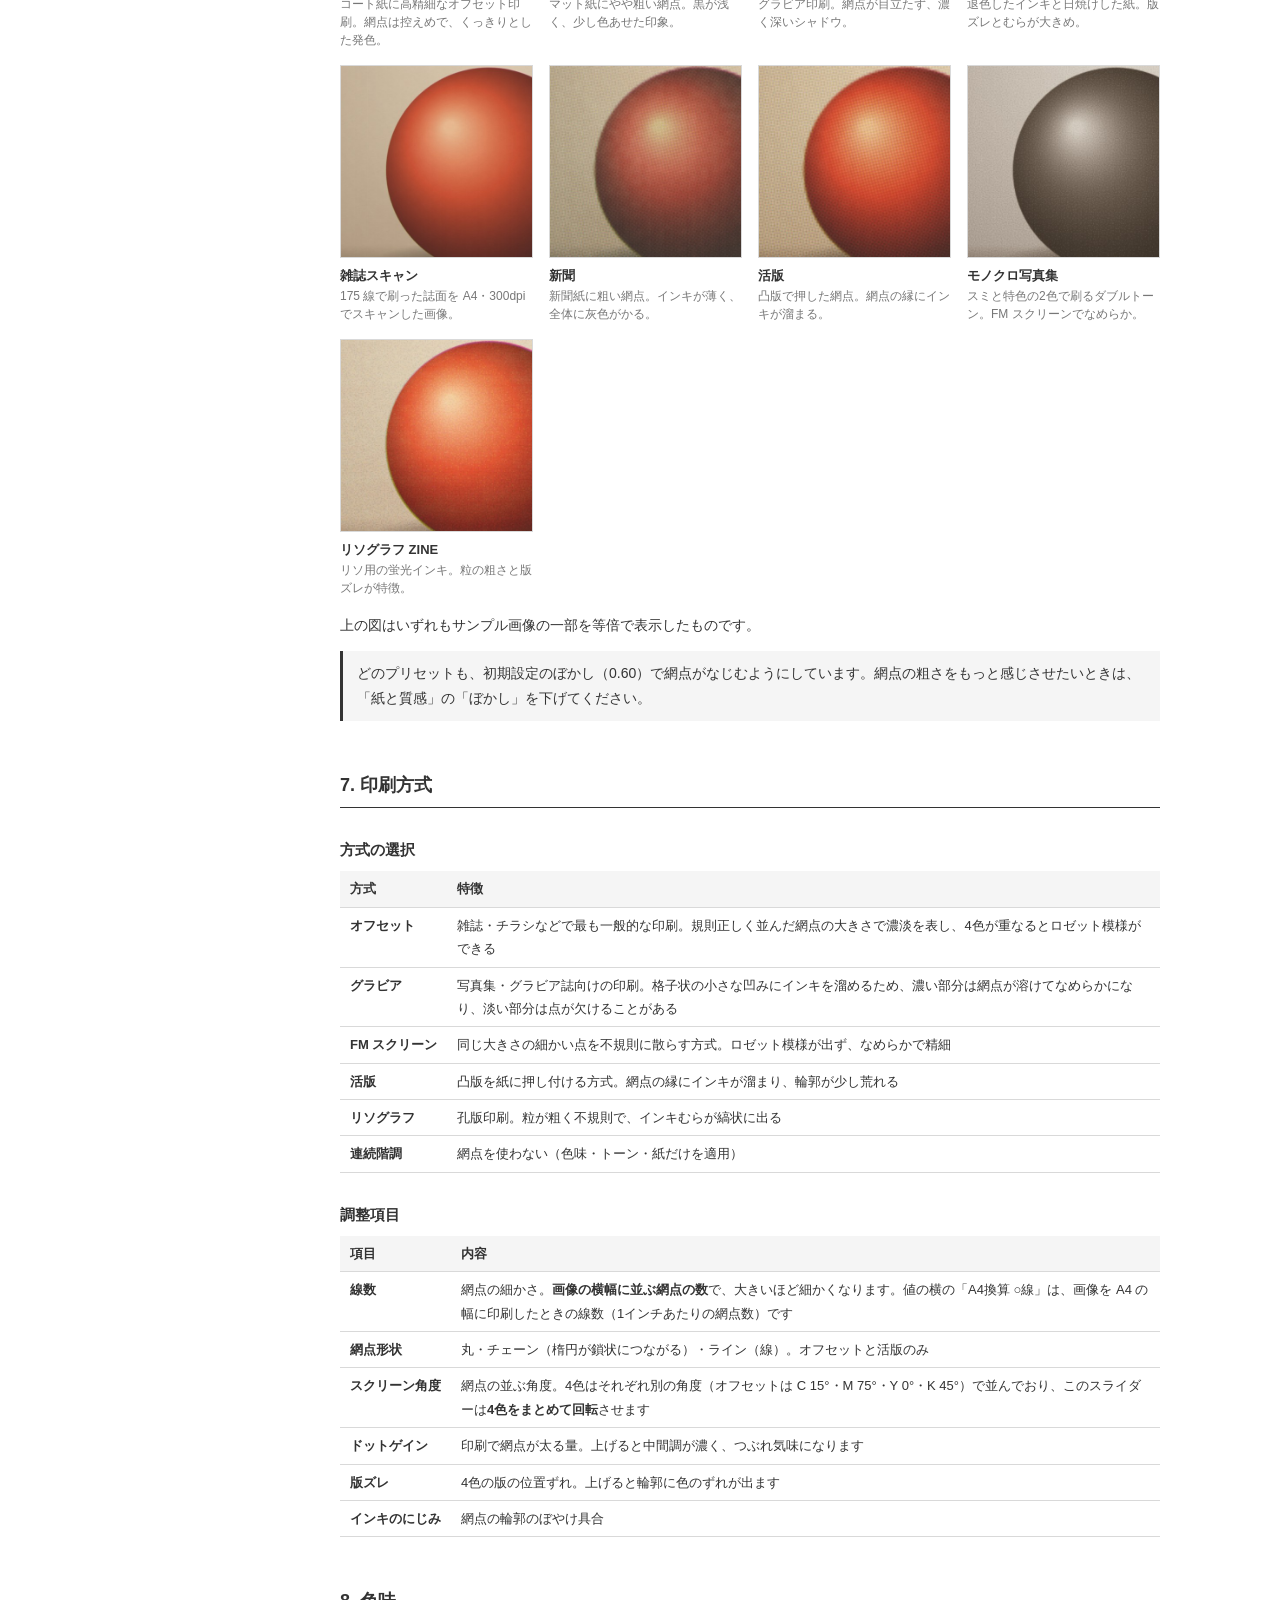
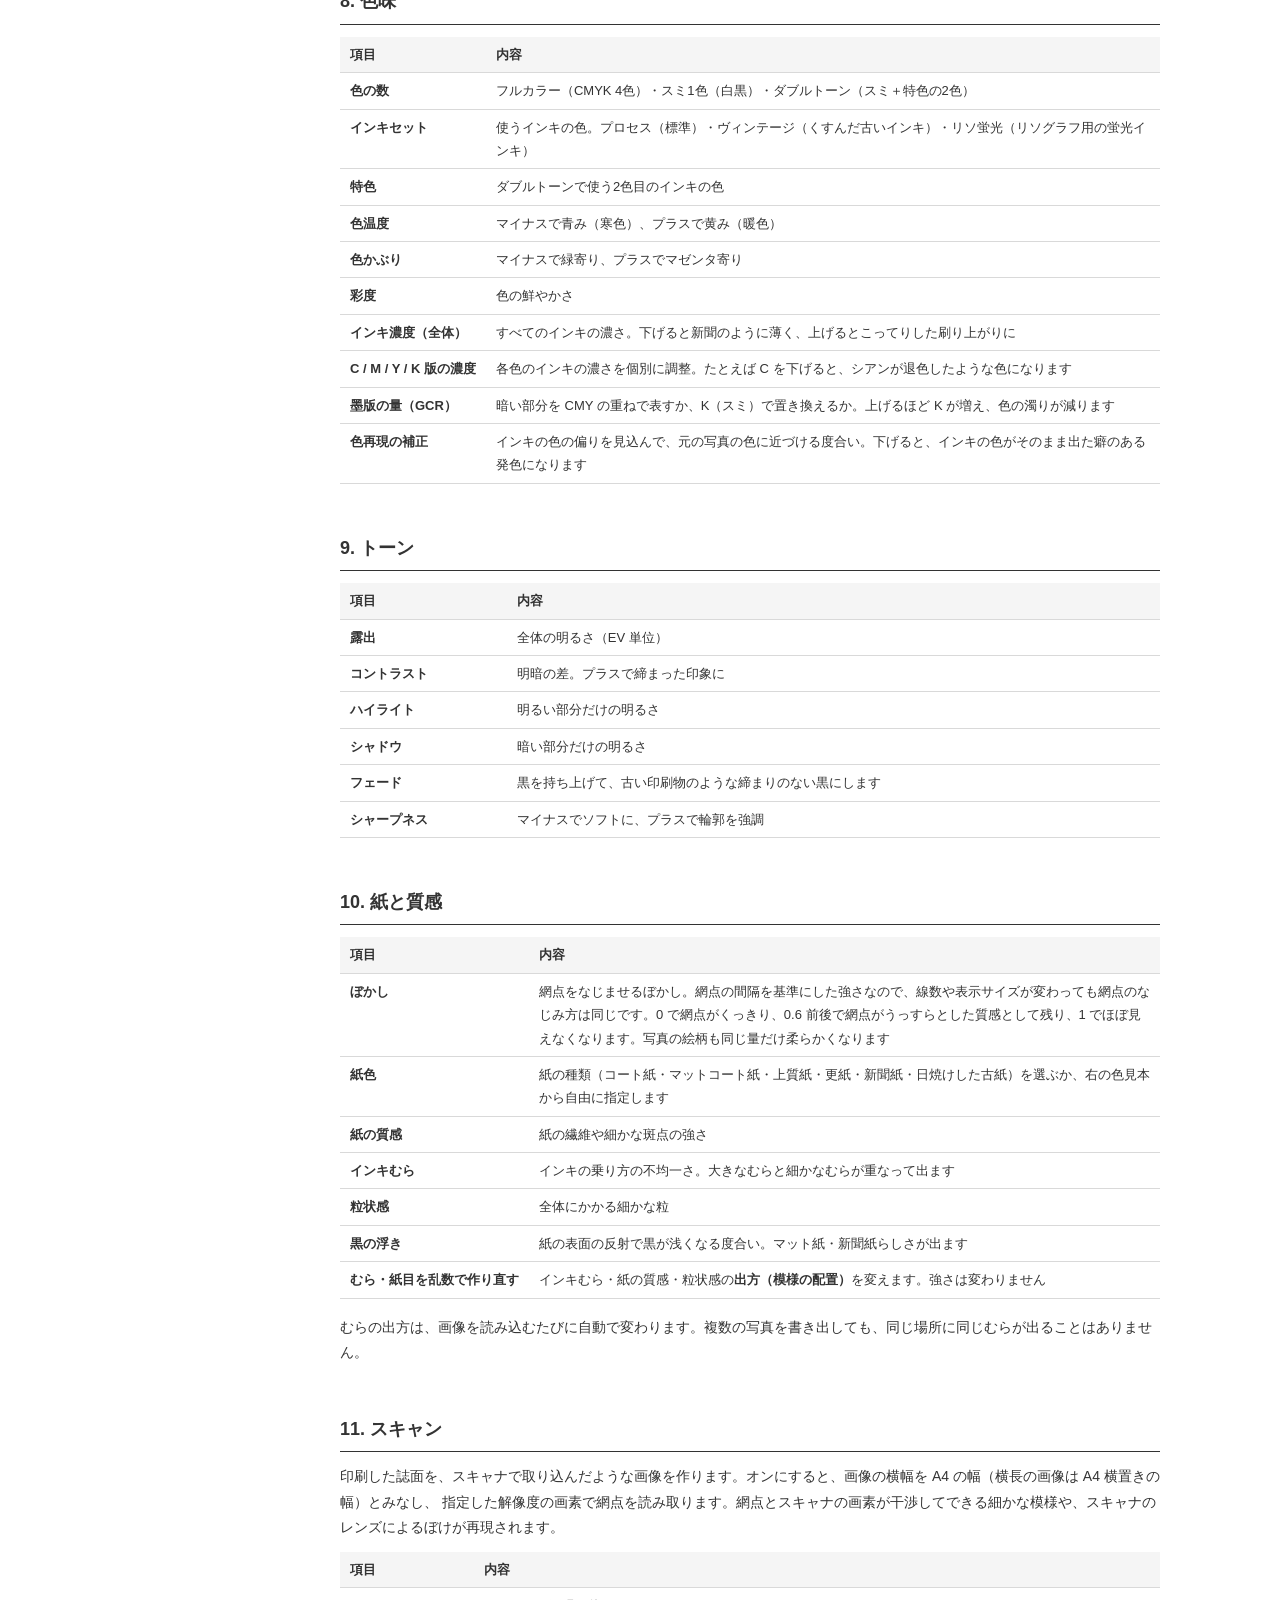
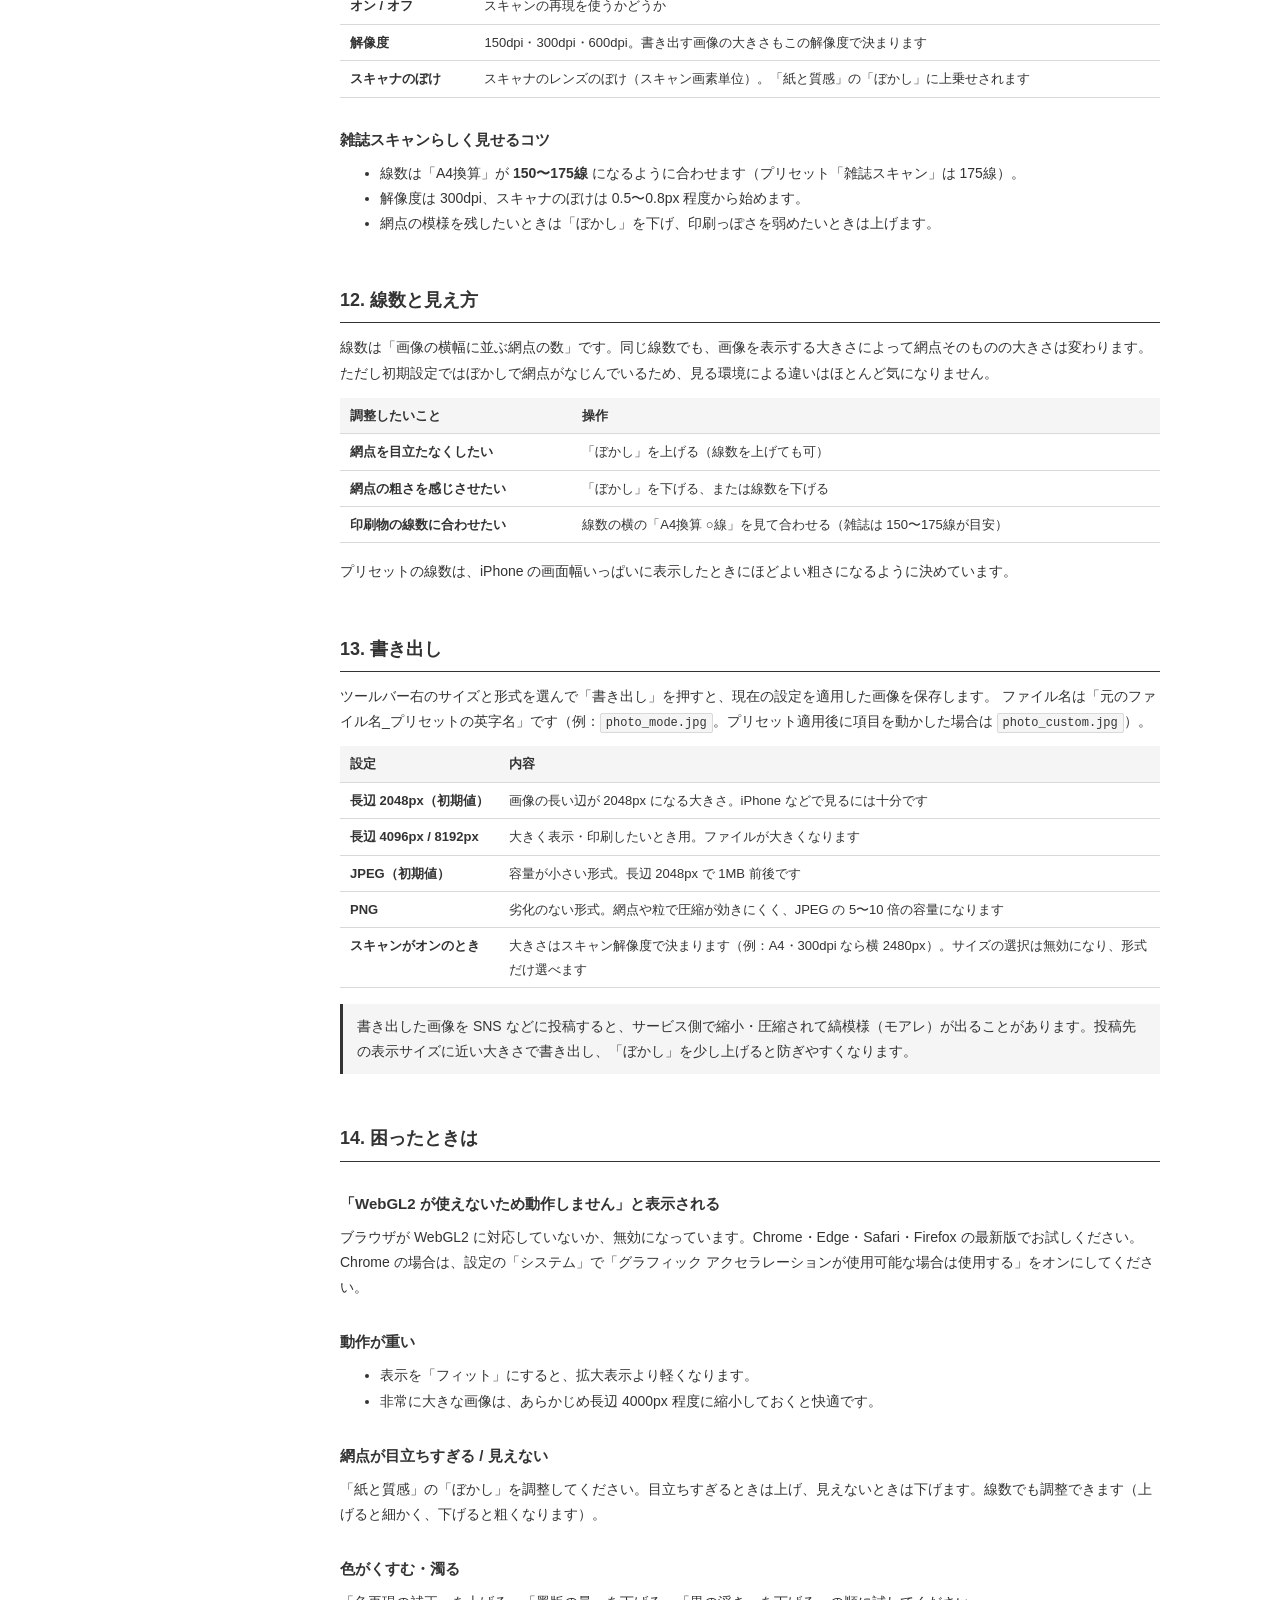
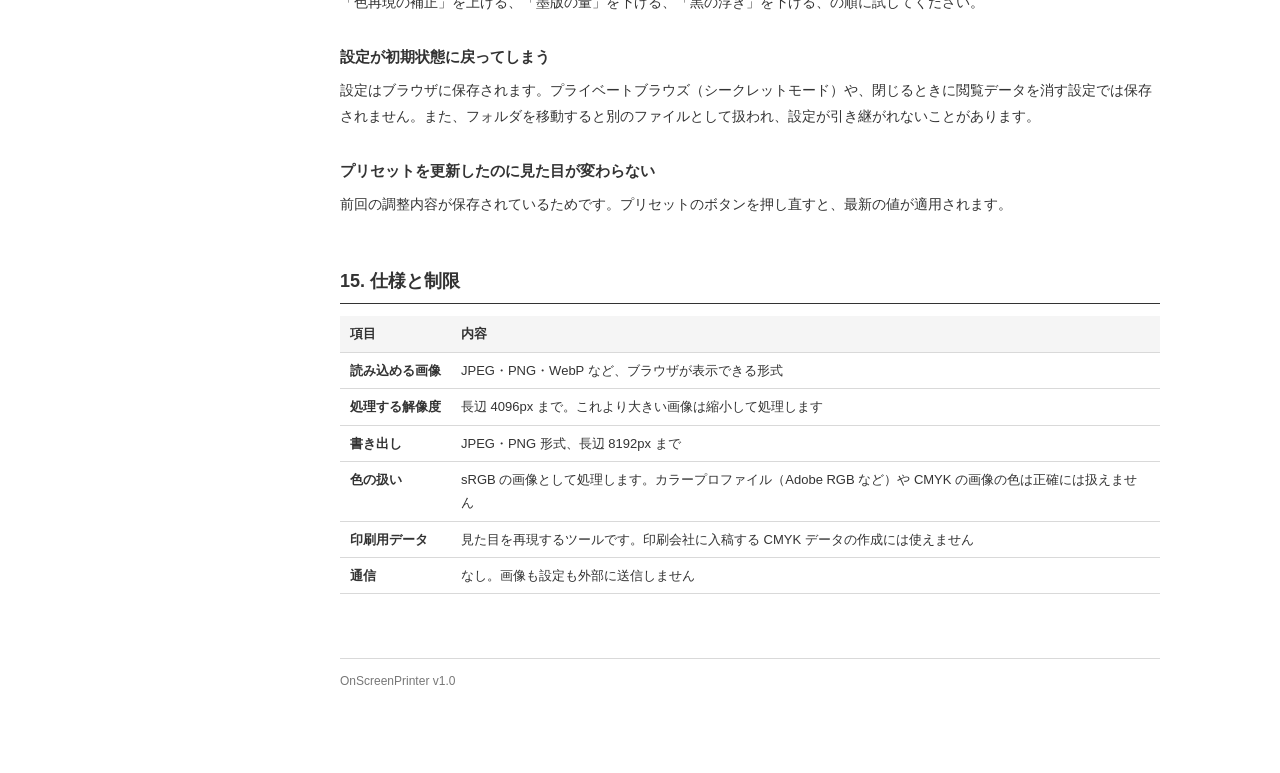
==== commit 37e0c8c5: "Blend halftone dots into blur by default; JPEG and sized export Halftone blur is now computed analyt" ====
--- a/manual.html
+++ b/manual.html
@@ -107,7 +107,8 @@
   <li><b>網点化</b>：インキ量を、印刷方式ごとの網点（小さな点の集まり）に置き換える</li>
   <li><b>刷り重ね</b>：紙の上に4色のインキを重ねる。版ズレ・にじみ・インキむら・紙の質感もここで加える</li>
 </ol>
-<p>そのため、拡大すると本物の印刷物のようにロゼット模様（4色の網点がつくる花びら状の模様）が見えます。
+<p>網点は、本物の印刷物を見るときと同じく「意識させないもの」として扱います。初期設定では軽いぼかしがかかり、網点はぼけ・紙目・粒状感の中に溶け込んで、うっすらとした質感として残ります。
+ぼかしを下げて拡大すると、ロゼット模様（4色の網点がつくる花びら状の模様）も確認できます。
 さらに「スキャン」をオンにすると、印刷した誌面をスキャナで取り込んだ画像も作れます。</p>
 <p>画像はすべてお使いのブラウザの中で処理されます。インターネットへの送信は一切ありません。</p>
 
@@ -137,7 +138,7 @@
 </figure>
 <table>
   <tr><th>場所</th><th>内容</th></tr>
-  <tr><td>上部のツールバー</td><td>画像を開く・サンプル表示・表示倍率・元画像との比較・書き出し・マニュアル</td></tr>
+  <tr><td>上部のツールバー</td><td>画像を開く・サンプル表示・表示倍率・元画像との比較・書き出し（サイズと形式）・マニュアル</td></tr>
   <tr><td>左のプレビュー</td><td>仕上がりを表示します。拡大・移動ができます（<a href="#view">5. 表示の操作</a>）</td></tr>
   <tr><td>右下の倍率</td><td>現在の表示倍率です。100% のとき、画像の1画素が画面の1画素になります</td></tr>
   <tr><td>右の調整パネル</td><td>上から順に、プリセット・印刷方式・色味・トーン・紙と質感・スキャン</td></tr>
@@ -148,7 +149,7 @@
   <li><b>画像を読み込む</b><br>「画像を開く」を押すか、画像ファイルをプレビューにドラッグ＆ドロップします。コピーした画像を <kbd>Ctrl</kbd>+<kbd>V</kbd>（Mac は <kbd>⌘</kbd>+<kbd>V</kbd>）で貼り付けることもできます。</li>
   <li><b>プリセットを選ぶ</b><br>まず、目指す雰囲気に近いプリセットを選びます。</li>
   <li><b>調整する</b><br>右のパネルで、印刷方式・色味・トーン・紙を調整します。「元画像と比較」を押している間は元の写真が表示されます。</li>
-  <li><b>書き出す</b><br>書き出しサイズを選んで「PNG 書き出し」を押すと、画像が保存されます。</li>
+  <li><b>書き出す</b><br>書き出しサイズと形式を選んで「書き出し」を押すと、画像が保存されます。</li>
 </ol>
 <p>調整した内容はブラウザに自動で保存され、次に開いたときも引き継がれます。最初の状態に戻すには、パネル上部の「リセット」を押します。</p>
 
@@ -163,7 +164,7 @@
   <tr><td>「元画像と比較」ボタン / <kbd>Space</kbd> キー</td><td>押している間だけ元の写真を表示</td></tr>
   <tr><td>スライダーの数値をクリック</td><td>その項目だけ初期値に戻す（スライダーのダブルクリックでも可）</td></tr>
 </table>
-<p>網点は画像に対して固定されているので、拡大・縮小しても網点の配置は変わりません。網点の細かさを確かめるときは 100% 以上に拡大してください。</p>
+<p>網点は画像に対して固定されているので、拡大・縮小しても網点の配置は変わりません。網点の様子を確かめるときは 100% 以上に拡大してください。</p>
 
 <h2 id="presets">6. プリセット</h2>
 <p>よく使う印刷物の雰囲気をまとめた設定です。押すとすべての項目がその値に変わります（インキむらの出方だけは変わりません）。
@@ -180,7 +181,7 @@
   <figure><img src="manual/img/preset_riso.jpg" alt="リソグラフ ZINE の拡大例"><b>リソグラフ ZINE</b><span>リソ用の蛍光インキ。粒の粗さと版ズレが特徴。</span></figure>
 </div>
 <p>上の図はいずれもサンプル画像の一部を等倍で表示したものです。</p>
-<div class="note">プリセットの線数は、<b>iPhone の画面幅いっぱいに表示して見る</b>ことを前提に決めています。PC の大きな画面で見ると網点が目立って見えます。詳しくは <a href="#lpi">12. 線数と見え方</a> を参照してください。</div>
+<div class="note">どのプリセットも、初期設定のぼかし（0.60）で網点がなじむようにしています。網点の粗さをもっと感じさせたいときは、「紙と質感」の「ぼかし」を下げてください。</div>
 
 <h2 id="method">7. 印刷方式</h2>
 <h3>方式の選択</h3>
@@ -234,6 +235,7 @@
 <h2 id="paper">10. 紙と質感</h2>
 <table>
   <tr><th>項目</th><th>内容</th></tr>
+  <tr><td>ぼかし</td><td>網点をなじませるぼかし。網点の間隔を基準にした強さなので、線数や表示サイズが変わっても網点のなじみ方は同じです。0 で網点がくっきり、0.6 前後で網点がうっすらとした質感として残り、1 でほぼ見えなくなります。写真の絵柄も同じ量だけ柔らかくなります</td></tr>
   <tr><td>紙色</td><td>紙の種類（コート紙・マットコート紙・上質紙・更紙・新聞紙・日焼けした古紙）を選ぶか、右の色見本から自由に指定します</td></tr>
   <tr><td>紙の質感</td><td>紙の繊維や細かな斑点の強さ</td></tr>
   <tr><td>インキむら</td><td>インキの乗り方の不均一さ。大きなむらと細かなむらが重なって出ます</td></tr>
@@ -245,51 +247,54 @@
 
 <h2 id="scan">11. スキャン</h2>
 <p>印刷した誌面を、スキャナで取り込んだような画像を作ります。オンにすると、画像の横幅を A4 の幅（横長の画像は A4 横置きの幅）とみなし、
-指定した解像度の画素ごとに網点を平均します。網点がぼけて溶ける様子や、網点とスキャナの画素が干渉してできる細かな模様が再現されます。</p>
+指定した解像度の画素で網点を読み取ります。網点とスキャナの画素が干渉してできる細かな模様や、スキャナのレンズによるぼけが再現されます。</p>
 <table>
   <tr><th>項目</th><th>内容</th></tr>
   <tr><td>オン / オフ</td><td>スキャンの再現を使うかどうか</td></tr>
   <tr><td>解像度</td><td>150dpi・300dpi・600dpi。書き出す画像の大きさもこの解像度で決まります</td></tr>
-  <tr><td>ぼかし</td><td>スキャナのレンズのぼけ（画素単位）。小さいと網点の模様が残り、大きいと網点が消えてなめらかになります</td></tr>
+  <tr><td>スキャナのぼけ</td><td>スキャナのレンズのぼけ（スキャン画素単位）。「紙と質感」の「ぼかし」に上乗せされます</td></tr>
 </table>
 <h3>雑誌スキャンらしく見せるコツ</h3>
 <ul>
   <li>線数は「A4換算」が <b>150〜175線</b> になるように合わせます（プリセット「雑誌スキャン」は 175線）。</li>
-  <li>解像度は 300dpi、ぼかしは 0.5〜0.8px 程度から始めます。</li>
-  <li>網点の模様を残したいときはぼかしを下げ、印刷っぽさを弱めたいときは上げます。</li>
+  <li>解像度は 300dpi、スキャナのぼけは 0.5〜0.8px 程度から始めます。</li>
+  <li>網点の模様を残したいときは「ぼかし」を下げ、印刷っぽさを弱めたいときは上げます。</li>
 </ul>
-<div class="note">スキャンは1画素ごとに多くの計算をするため、通常の表示より重くなります。スライダーの反応が遅いときは、先にスキャンをオフにして調整し、最後にオンにすると快適です。</div>
 
 <h2 id="lpi">12. 線数と見え方</h2>
-<p>線数は「画像の横幅に並ぶ網点の数」です。同じ線数でも、<b>画像を表示する大きさによって網点の見え方が変わります</b>。</p>
-<table>
-  <tr><th>見る環境</th><th>網点の見え方</th></tr>
-  <tr><td>iPhone で画面幅いっぱいに表示</td><td>プリセットの線数でちょうどよく見えるように調整済み</td></tr>
-  <tr><td>PC の大きな画面で表示</td><td>網点が大きく見え、ロゼット模様が目立ちます。目立ちすぎるときは線数を 1.5〜2倍に上げてください</td></tr>
-</table>
-<p>網点の細かさよりも「スキャンした雑誌」の質感を出したい場合は、<a href="#scan">スキャン</a>を使うと、表示環境に左右されにくい仕上がりになります。</p>
+<p>線数は「画像の横幅に並ぶ網点の数」です。同じ線数でも、画像を表示する大きさによって網点そのものの大きさは変わります。
+ただし初期設定ではぼかしで網点がなじんでいるため、見る環境による違いはほとんど気になりません。</p>
+<table>
+  <tr><th>調整したいこと</th><th>操作</th></tr>
+  <tr><td>網点を目立たなくしたい</td><td>「ぼかし」を上げる（線数を上げても可）</td></tr>
+  <tr><td>網点の粗さを感じさせたい</td><td>「ぼかし」を下げる、または線数を下げる</td></tr>
+  <tr><td>印刷物の線数に合わせたい</td><td>線数の横の「A4換算 ○線」を見て合わせる（雑誌は 150〜175線が目安）</td></tr>
+</table>
+<p>プリセットの線数は、iPhone の画面幅いっぱいに表示したときにほどよい粗さになるように決めています。</p>
 
 <h2 id="export">13. 書き出し</h2>
-<p>ツールバー右の「PNG 書き出し」で、現在の設定を適用した画像を PNG 形式で保存します。ファイル名は「元のファイル名_プリセットの英字名.png」です（例：<code>photo_mode.png</code>。プリセット適用後に項目を動かした場合は <code>photo_custom.png</code>）。</p>
-<table>
-  <tr><th>設定</th><th>書き出すサイズ</th></tr>
-  <tr><td>原寸</td><td>読み込んだ画像と同じ大きさ（長辺 4096px まで）</td></tr>
-  <tr><td>2倍</td><td>縦横2倍の大きさ。網点の形がより精細に出ます（長辺 8192px まで）</td></tr>
-  <tr><td>スキャンがオンのとき</td><td>スキャン解像度で決まる大きさ（例：A4・300dpi なら横 2480px）。サイズの選択は無効になります</td></tr>
-</table>
-<div class="note">書き出した画像を SNS などに投稿すると、サービス側で縮小・圧縮されて網点がつぶれたり、縞模様（モアレ）が出たりすることがあります。投稿先の表示サイズに近い大きさで書き出すと防ぎやすくなります。</div>
+<p>ツールバー右のサイズと形式を選んで「書き出し」を押すと、現在の設定を適用した画像を保存します。
+ファイル名は「元のファイル名_プリセットの英字名」です（例：<code>photo_mode.jpg</code>。プリセット適用後に項目を動かした場合は <code>photo_custom.jpg</code>）。</p>
+<table>
+  <tr><th>設定</th><th>内容</th></tr>
+  <tr><td>長辺 2048px（初期値）</td><td>画像の長い辺が 2048px になる大きさ。iPhone などで見るには十分です</td></tr>
+  <tr><td>長辺 4096px / 8192px</td><td>大きく表示・印刷したいとき用。ファイルが大きくなります</td></tr>
+  <tr><td>JPEG（初期値）</td><td>容量が小さい形式。長辺 2048px で 1MB 前後です</td></tr>
+  <tr><td>PNG</td><td>劣化のない形式。網点や粒で圧縮が効きにくく、JPEG の 5〜10 倍の容量になります</td></tr>
+  <tr><td>スキャンがオンのとき</td><td>大きさはスキャン解像度で決まります（例：A4・300dpi なら横 2480px）。サイズの選択は無効になり、形式だけ選べます</td></tr>
+</table>
+<div class="note">書き出した画像を SNS などに投稿すると、サービス側で縮小・圧縮されて縞模様（モアレ）が出ることがあります。投稿先の表示サイズに近い大きさで書き出し、「ぼかし」を少し上げると防ぎやすくなります。</div>
 
 <h2 id="faq">14. 困ったときは</h2>
 <h3>「WebGL2 が使えないため動作しません」と表示される</h3>
 <p>ブラウザが WebGL2 に対応していないか、無効になっています。Chrome・Edge・Safari・Firefox の最新版でお試しください。Chrome の場合は、設定の「システム」で「グラフィック アクセラレーションが使用可能な場合は使用する」をオンにしてください。</p>
 <h3>動作が重い</h3>
 <ul>
-  <li>スキャンをオフにして調整し、最後にオンにしてください。</li>
   <li>表示を「フィット」にすると、拡大表示より軽くなります。</li>
   <li>非常に大きな画像は、あらかじめ長辺 4000px 程度に縮小しておくと快適です。</li>
 </ul>
-<h3>ロゼット模様（網点）が目立ちすぎる / 見えない</h3>
-<p>線数を調整してください。目立ちすぎるときは上げ、見えないときは下げます。表示倍率でも見え方が変わるので、100% 表示で確認してください。</p>
+<h3>網点が目立ちすぎる / 見えない</h3>
+<p>「紙と質感」の「ぼかし」を調整してください。目立ちすぎるときは上げ、見えないときは下げます。線数でも調整できます（上げると細かく、下げると粗くなります）。</p>
 <h3>色がくすむ・濁る</h3>
 <p>「色再現の補正」を上げる、「墨版の量」を下げる、「黒の浮き」を下げる、の順に試してください。</p>
 <h3>設定が初期状態に戻ってしまう</h3>
@@ -302,7 +307,7 @@
   <tr><th>項目</th><th>内容</th></tr>
   <tr><td>読み込める画像</td><td>JPEG・PNG・WebP など、ブラウザが表示できる形式</td></tr>
   <tr><td>処理する解像度</td><td>長辺 4096px まで。これより大きい画像は縮小して処理します</td></tr>
-  <tr><td>書き出し</td><td>PNG 形式、長辺 8192px まで</td></tr>
+  <tr><td>書き出し</td><td>JPEG・PNG 形式、長辺 8192px まで</td></tr>
   <tr><td>色の扱い</td><td>sRGB の画像として処理します。カラープロファイル（Adobe RGB など）や CMYK の画像の色は正確には扱えません</td></tr>
   <tr><td>印刷用データ</td><td>見た目を再現するツールです。印刷会社に入稿する CMYK データの作成には使えません</td></tr>
   <tr><td>通信</td><td>なし。画像も設定も外部に送信しません</td></tr>
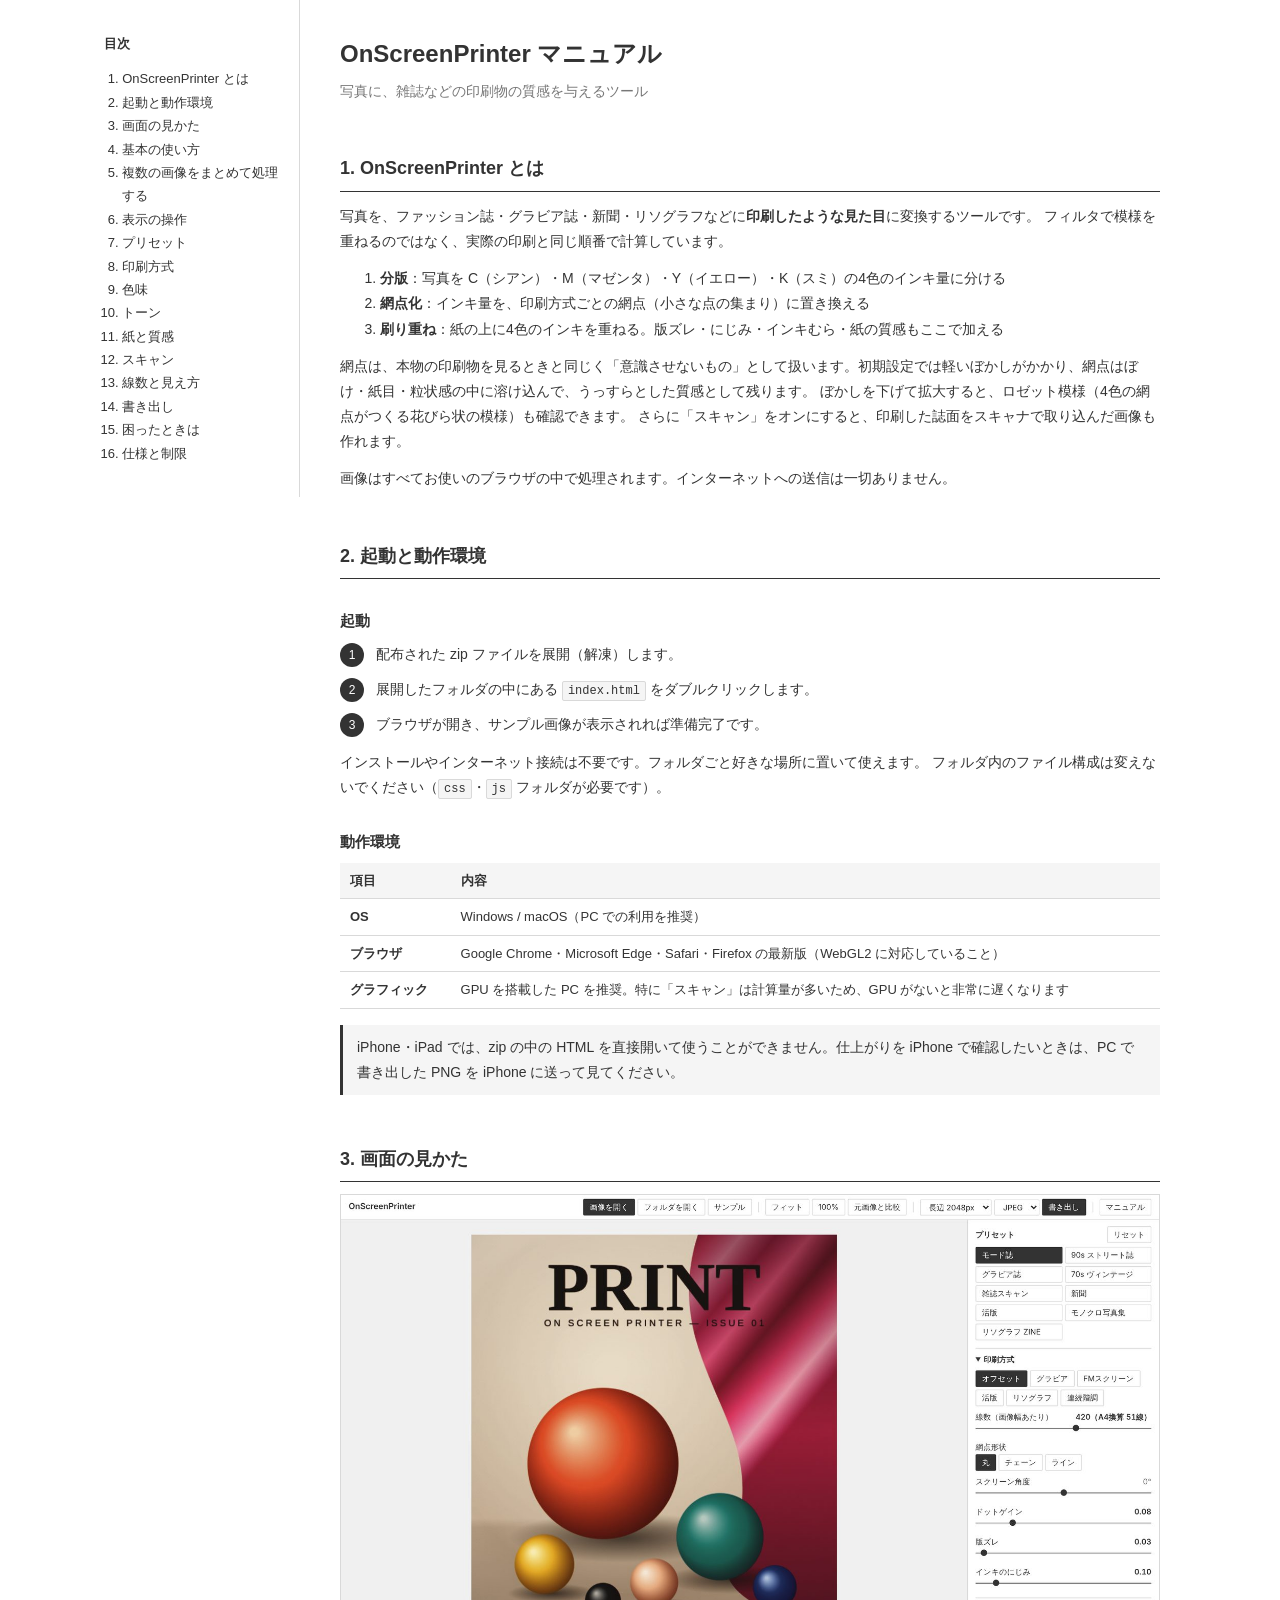
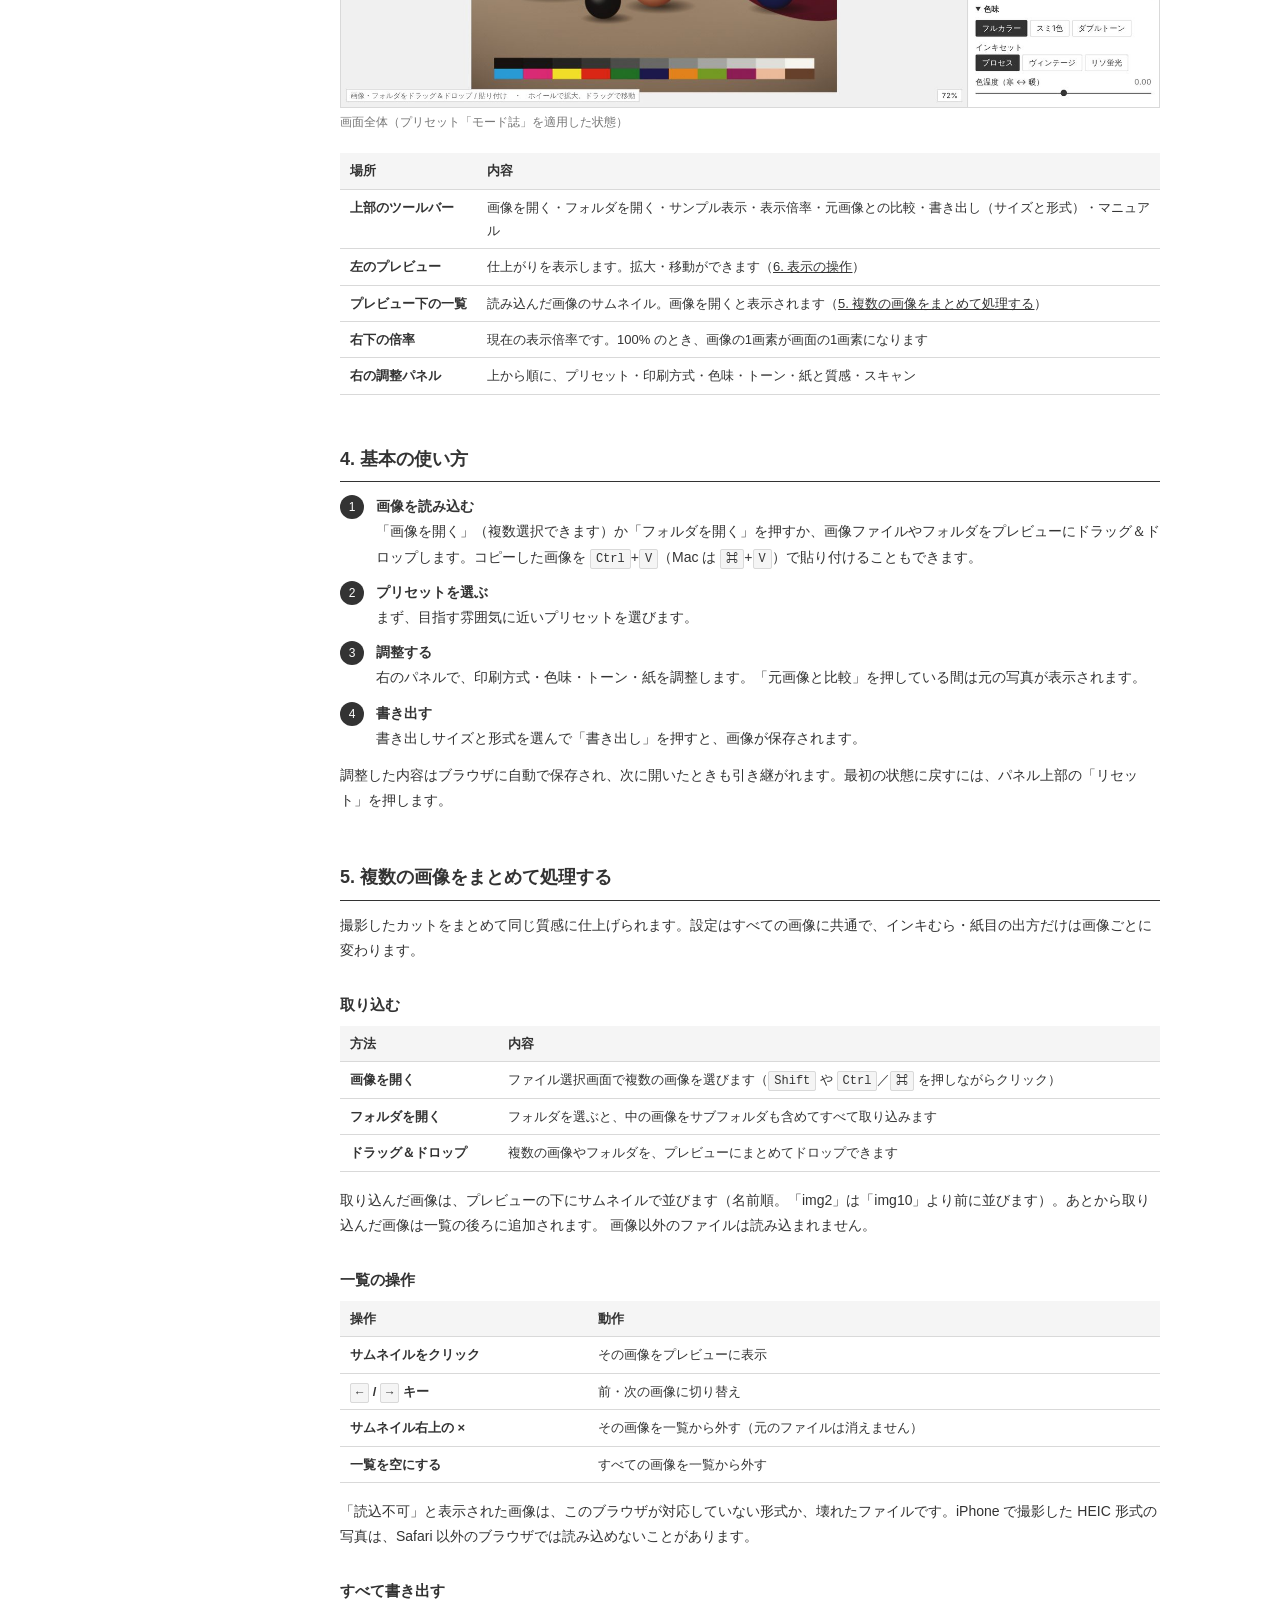
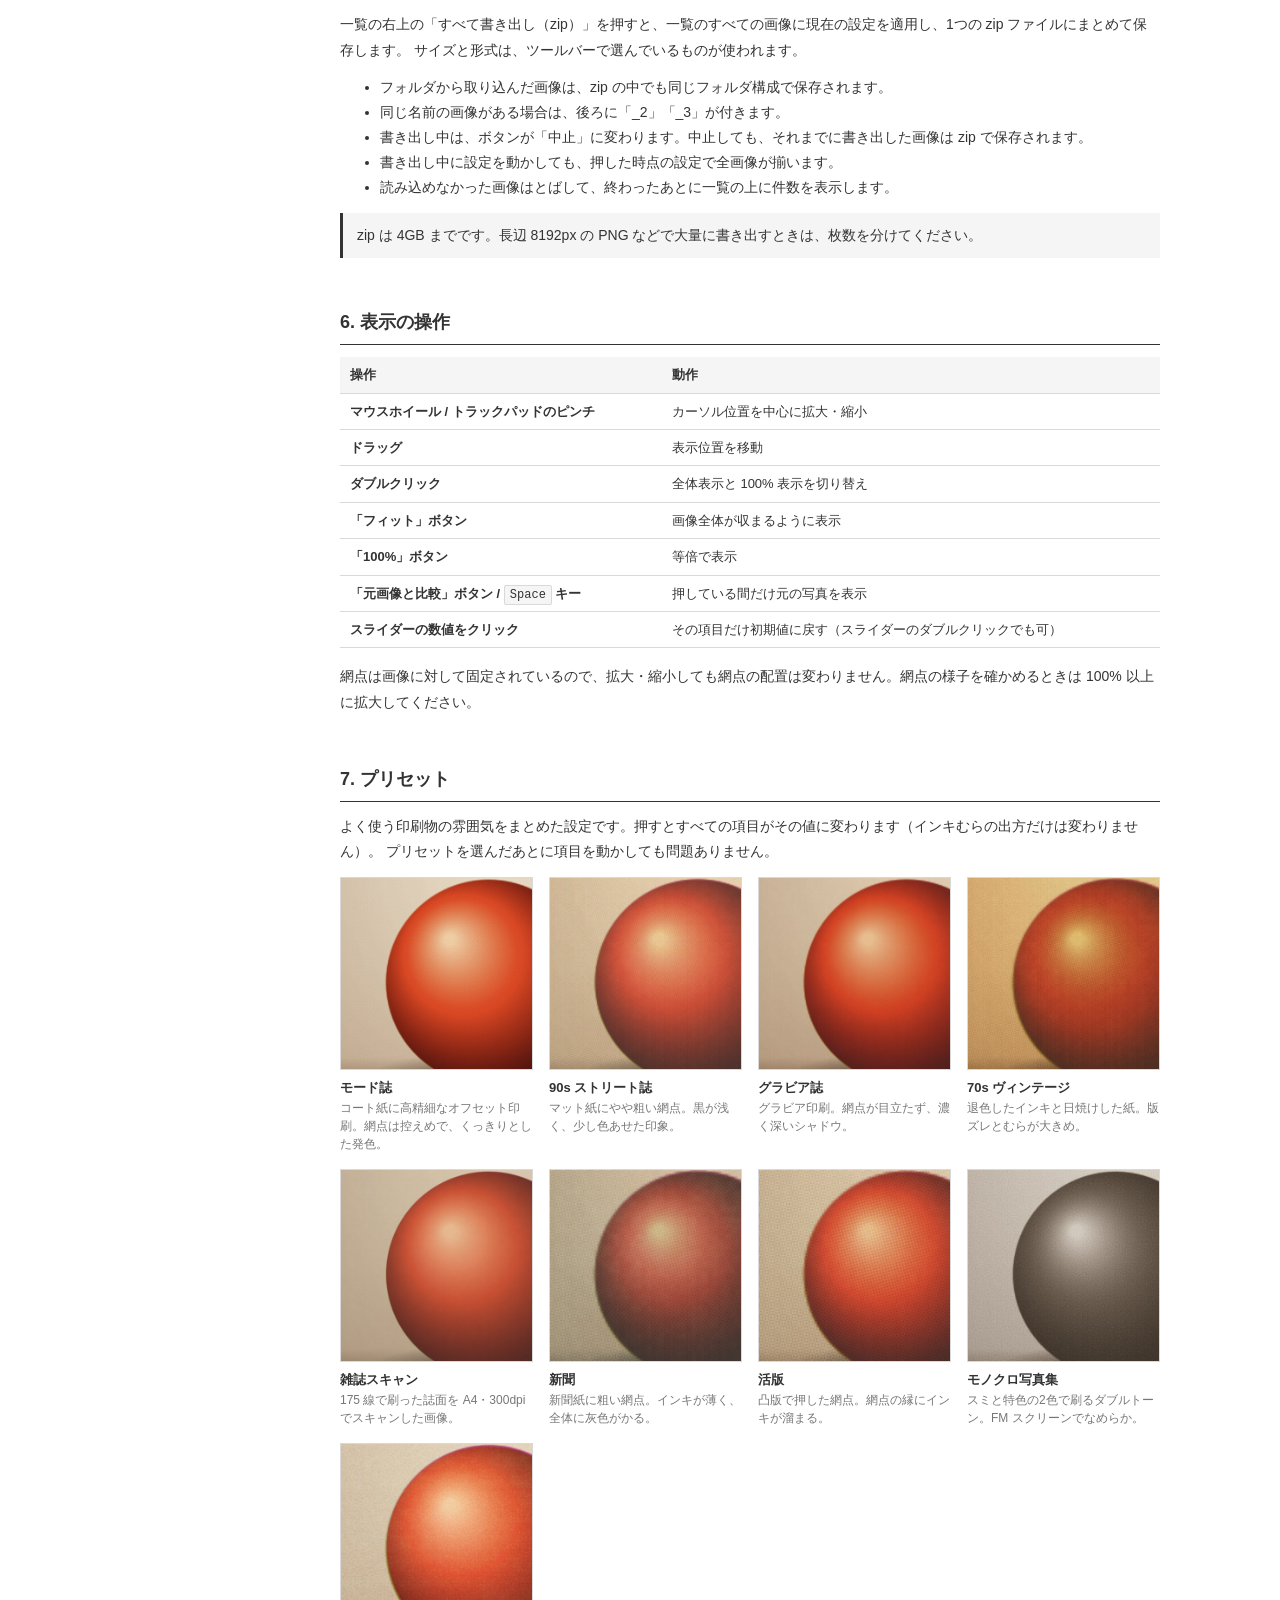
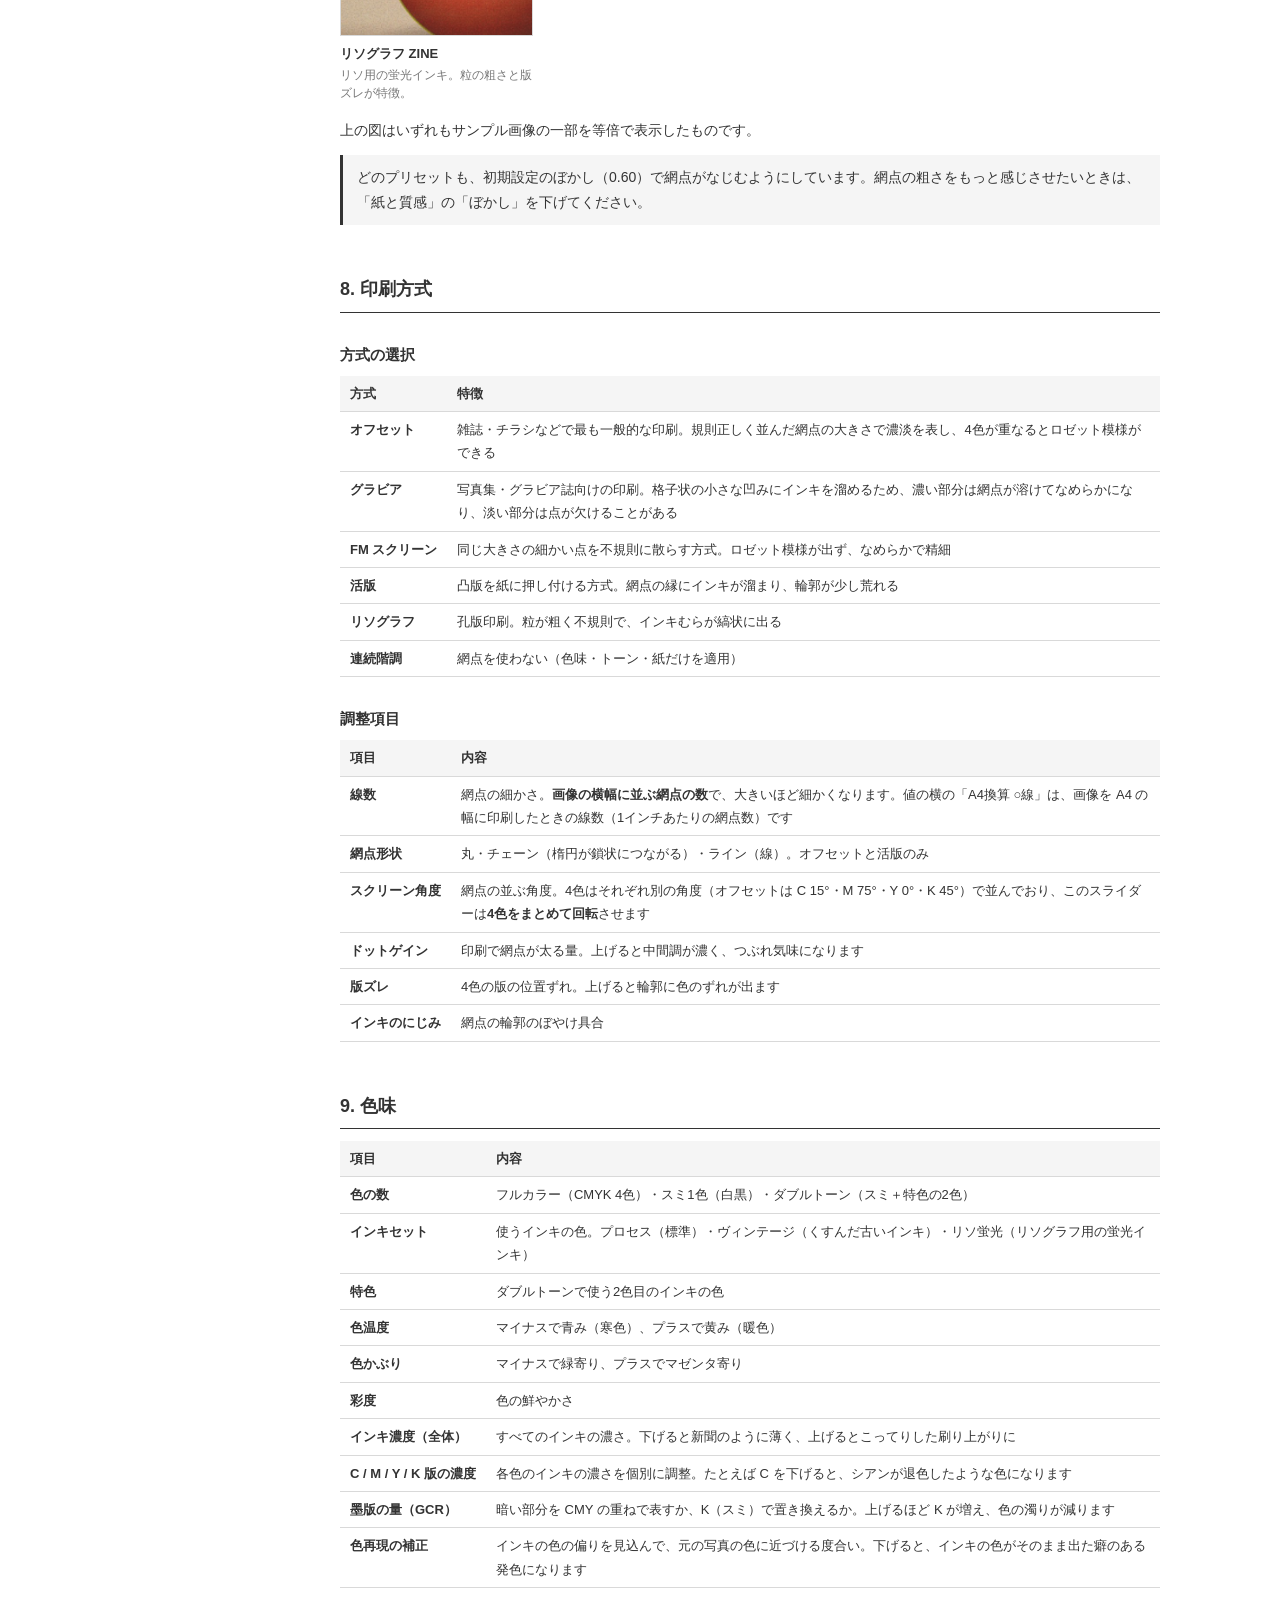
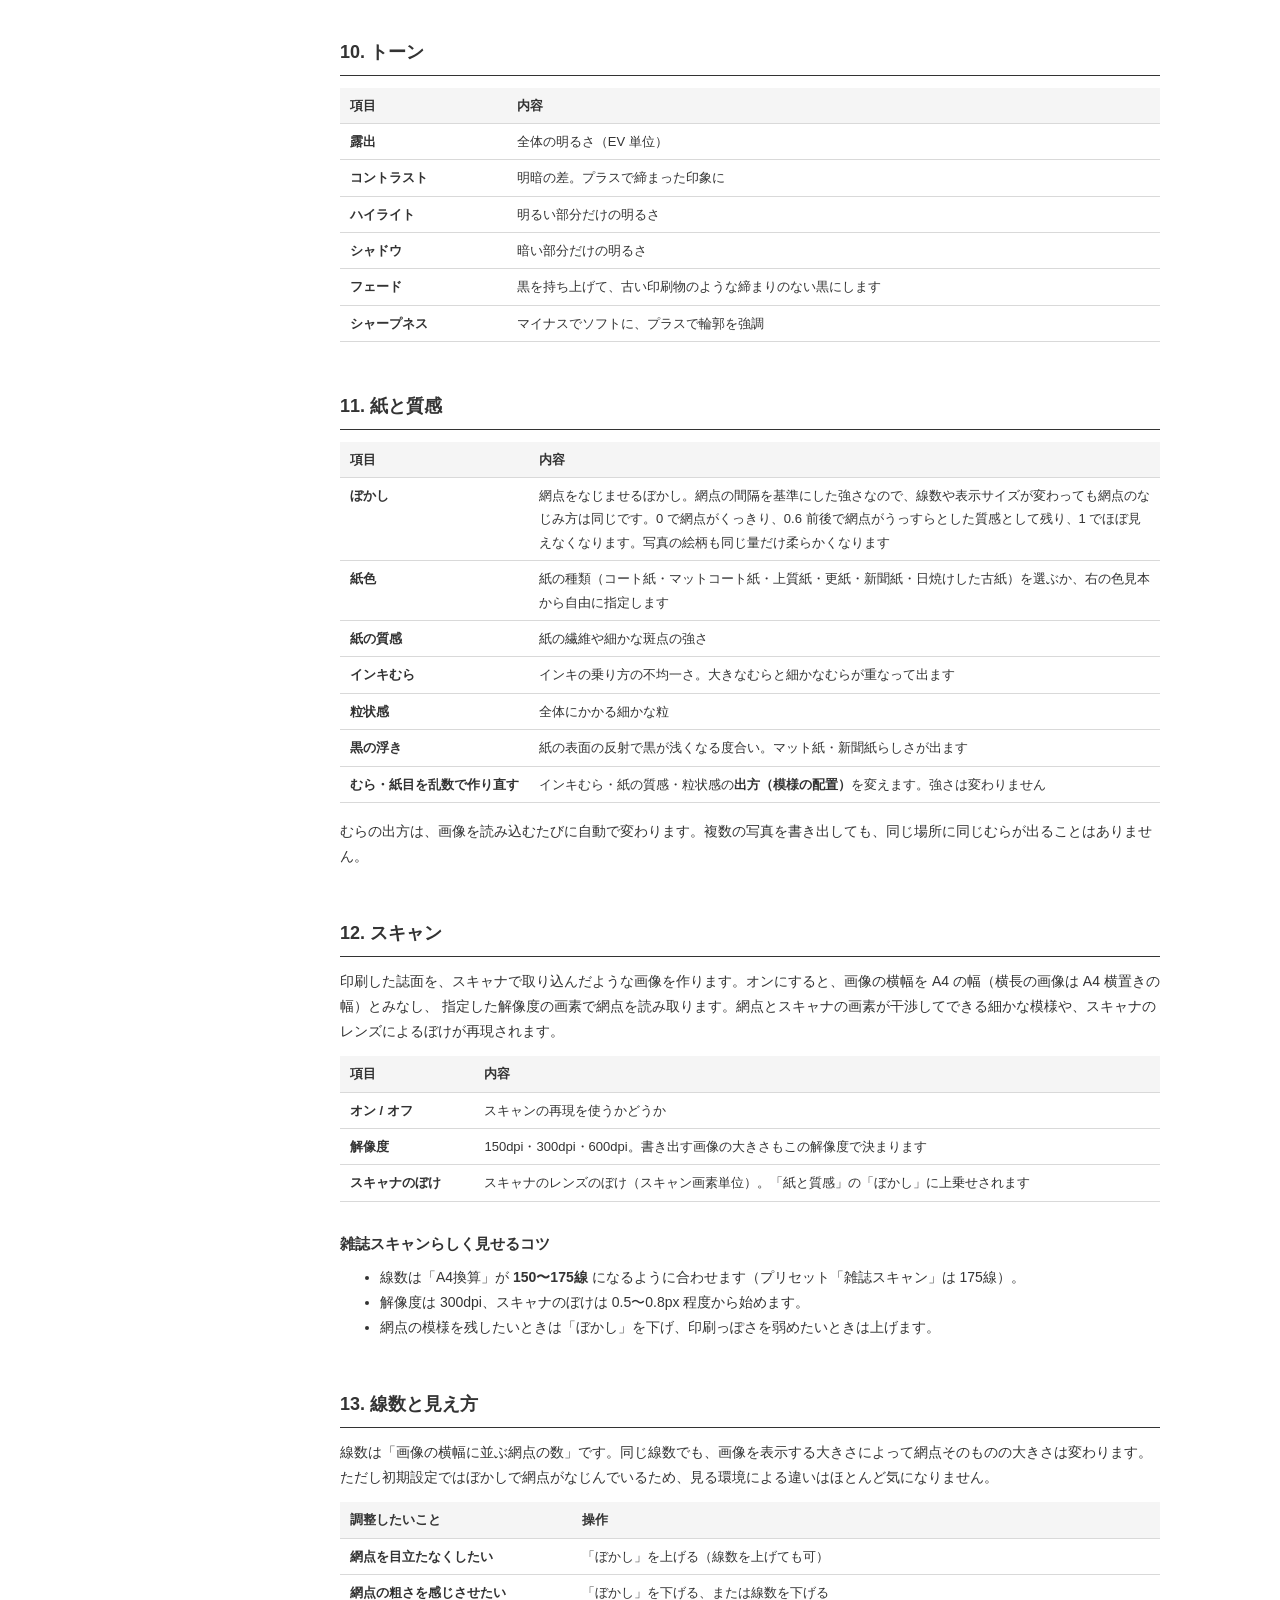
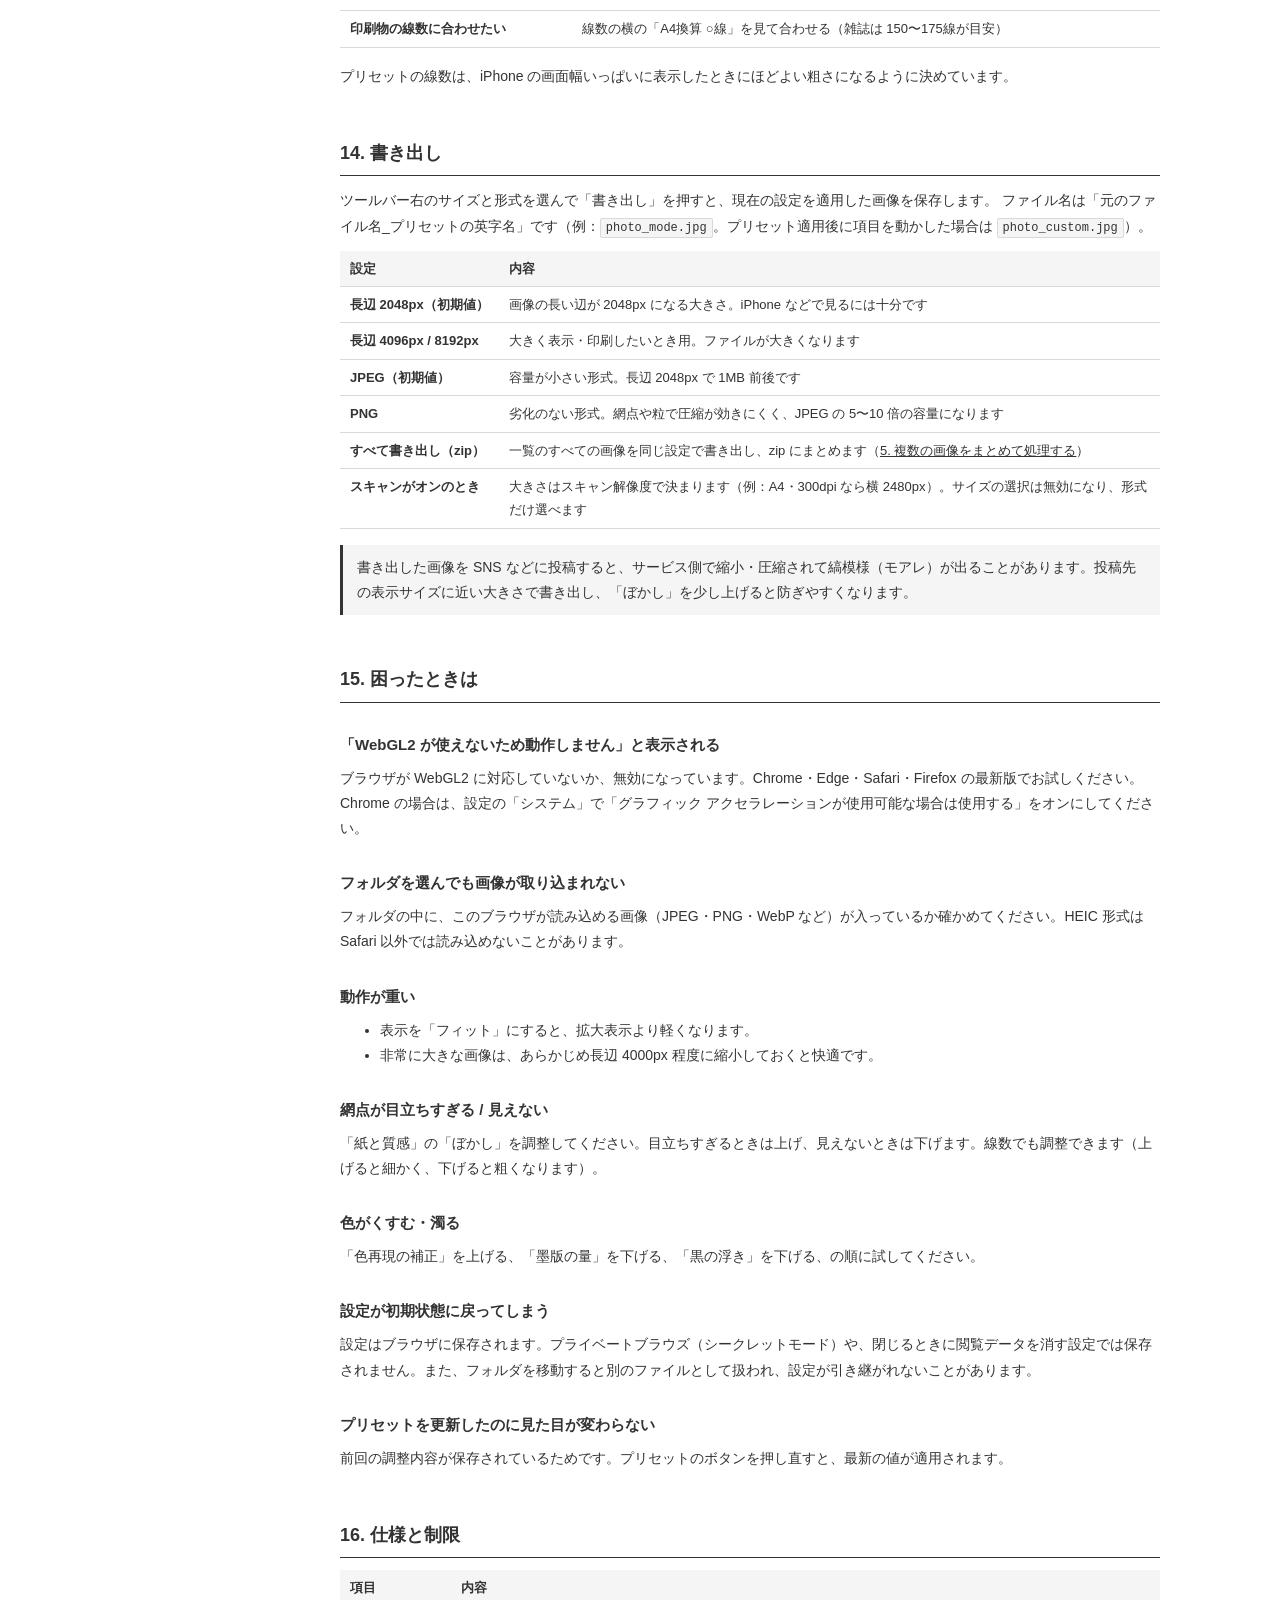
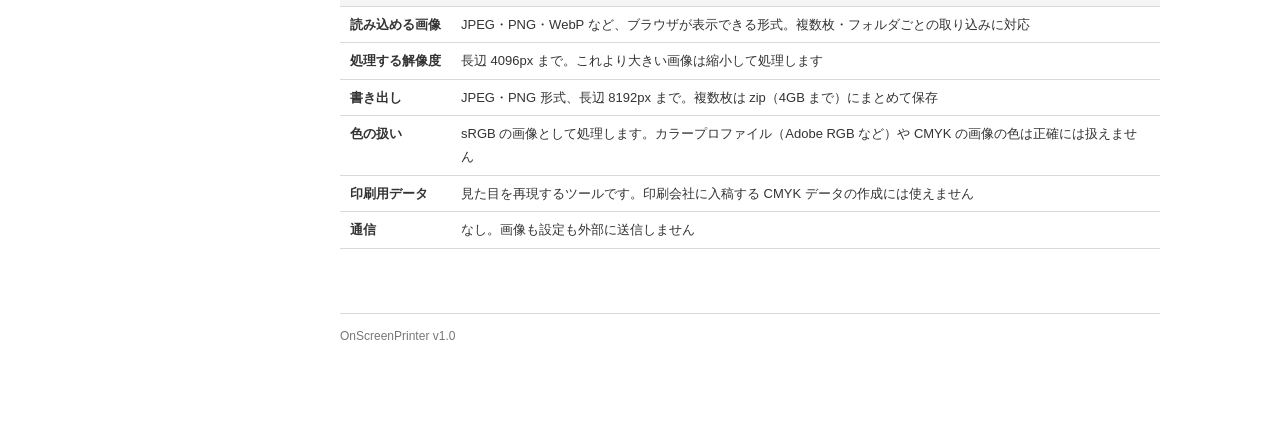
==== commit 8d06382a: "Import multiple images and folders; export all as zip Open several files, a folder (including subfol" ====
--- a/manual.html
+++ b/manual.html
@@ -82,6 +82,7 @@
     <li><a href="#start">起動と動作環境</a></li>
     <li><a href="#screen">画面の見かた</a></li>
     <li><a href="#flow">基本の使い方</a></li>
+    <li><a href="#batch">複数の画像をまとめて処理する</a></li>
     <li><a href="#view">表示の操作</a></li>
     <li><a href="#presets">プリセット</a></li>
     <li><a href="#method">印刷方式</a></li>
@@ -138,22 +139,55 @@
 </figure>
 <table>
   <tr><th>場所</th><th>内容</th></tr>
-  <tr><td>上部のツールバー</td><td>画像を開く・サンプル表示・表示倍率・元画像との比較・書き出し（サイズと形式）・マニュアル</td></tr>
-  <tr><td>左のプレビュー</td><td>仕上がりを表示します。拡大・移動ができます（<a href="#view">5. 表示の操作</a>）</td></tr>
+  <tr><td>上部のツールバー</td><td>画像を開く・フォルダを開く・サンプル表示・表示倍率・元画像との比較・書き出し（サイズと形式）・マニュアル</td></tr>
+  <tr><td>左のプレビュー</td><td>仕上がりを表示します。拡大・移動ができます（<a href="#view">6. 表示の操作</a>）</td></tr>
+  <tr><td>プレビュー下の一覧</td><td>読み込んだ画像のサムネイル。画像を開くと表示されます（<a href="#batch">5. 複数の画像をまとめて処理する</a>）</td></tr>
   <tr><td>右下の倍率</td><td>現在の表示倍率です。100% のとき、画像の1画素が画面の1画素になります</td></tr>
   <tr><td>右の調整パネル</td><td>上から順に、プリセット・印刷方式・色味・トーン・紙と質感・スキャン</td></tr>
 </table>
 
 <h2 id="flow">4. 基本の使い方</h2>
 <ol class="steps">
-  <li><b>画像を読み込む</b><br>「画像を開く」を押すか、画像ファイルをプレビューにドラッグ＆ドロップします。コピーした画像を <kbd>Ctrl</kbd>+<kbd>V</kbd>（Mac は <kbd>⌘</kbd>+<kbd>V</kbd>）で貼り付けることもできます。</li>
+  <li><b>画像を読み込む</b><br>「画像を開く」（複数選択できます）か「フォルダを開く」を押すか、画像ファイルやフォルダをプレビューにドラッグ＆ドロップします。コピーした画像を <kbd>Ctrl</kbd>+<kbd>V</kbd>（Mac は <kbd>⌘</kbd>+<kbd>V</kbd>）で貼り付けることもできます。</li>
   <li><b>プリセットを選ぶ</b><br>まず、目指す雰囲気に近いプリセットを選びます。</li>
   <li><b>調整する</b><br>右のパネルで、印刷方式・色味・トーン・紙を調整します。「元画像と比較」を押している間は元の写真が表示されます。</li>
   <li><b>書き出す</b><br>書き出しサイズと形式を選んで「書き出し」を押すと、画像が保存されます。</li>
 </ol>
 <p>調整した内容はブラウザに自動で保存され、次に開いたときも引き継がれます。最初の状態に戻すには、パネル上部の「リセット」を押します。</p>
 
-<h2 id="view">5. 表示の操作</h2>
+<h2 id="batch">5. 複数の画像をまとめて処理する</h2>
+<p>撮影したカットをまとめて同じ質感に仕上げられます。設定はすべての画像に共通で、インキむら・紙目の出方だけは画像ごとに変わります。</p>
+<h3>取り込む</h3>
+<table>
+  <tr><th>方法</th><th>内容</th></tr>
+  <tr><td>画像を開く</td><td>ファイル選択画面で複数の画像を選びます（<kbd>Shift</kbd> や <kbd>Ctrl</kbd>／<kbd>⌘</kbd> を押しながらクリック）</td></tr>
+  <tr><td>フォルダを開く</td><td>フォルダを選ぶと、中の画像をサブフォルダも含めてすべて取り込みます</td></tr>
+  <tr><td>ドラッグ＆ドロップ</td><td>複数の画像やフォルダを、プレビューにまとめてドロップできます</td></tr>
+</table>
+<p>取り込んだ画像は、プレビューの下にサムネイルで並びます（名前順。「img2」は「img10」より前に並びます）。あとから取り込んだ画像は一覧の後ろに追加されます。
+画像以外のファイルは読み込まれません。</p>
+<h3>一覧の操作</h3>
+<table>
+  <tr><th>操作</th><th>動作</th></tr>
+  <tr><td>サムネイルをクリック</td><td>その画像をプレビューに表示</td></tr>
+  <tr><td><kbd>←</kbd> / <kbd>→</kbd> キー</td><td>前・次の画像に切り替え</td></tr>
+  <tr><td>サムネイル右上の ×</td><td>その画像を一覧から外す（元のファイルは消えません）</td></tr>
+  <tr><td>一覧を空にする</td><td>すべての画像を一覧から外す</td></tr>
+</table>
+<p>「読込不可」と表示された画像は、このブラウザが対応していない形式か、壊れたファイルです。iPhone で撮影した HEIC 形式の写真は、Safari 以外のブラウザでは読み込めないことがあります。</p>
+<h3>すべて書き出す</h3>
+<p>一覧の右上の「すべて書き出し（zip）」を押すと、一覧のすべての画像に現在の設定を適用し、1つの zip ファイルにまとめて保存します。
+サイズと形式は、ツールバーで選んでいるものが使われます。</p>
+<ul>
+  <li>フォルダから取り込んだ画像は、zip の中でも同じフォルダ構成で保存されます。</li>
+  <li>同じ名前の画像がある場合は、後ろに「_2」「_3」が付きます。</li>
+  <li>書き出し中は、ボタンが「中止」に変わります。中止しても、それまでに書き出した画像は zip で保存されます。</li>
+  <li>書き出し中に設定を動かしても、押した時点の設定で全画像が揃います。</li>
+  <li>読み込めなかった画像はとばして、終わったあとに一覧の上に件数を表示します。</li>
+</ul>
+<div class="note">zip は 4GB までです。長辺 8192px の PNG などで大量に書き出すときは、枚数を分けてください。</div>
+
+<h2 id="view">6. 表示の操作</h2>
 <table>
   <tr><th>操作</th><th>動作</th></tr>
   <tr><td>マウスホイール / トラックパッドのピンチ</td><td>カーソル位置を中心に拡大・縮小</td></tr>
@@ -166,7 +200,7 @@
 </table>
 <p>網点は画像に対して固定されているので、拡大・縮小しても網点の配置は変わりません。網点の様子を確かめるときは 100% 以上に拡大してください。</p>
 
-<h2 id="presets">6. プリセット</h2>
+<h2 id="presets">7. プリセット</h2>
 <p>よく使う印刷物の雰囲気をまとめた設定です。押すとすべての項目がその値に変わります（インキむらの出方だけは変わりません）。
 プリセットを選んだあとに項目を動かしても問題ありません。</p>
 <div class="presets">
@@ -183,7 +217,7 @@
 <p>上の図はいずれもサンプル画像の一部を等倍で表示したものです。</p>
 <div class="note">どのプリセットも、初期設定のぼかし（0.60）で網点がなじむようにしています。網点の粗さをもっと感じさせたいときは、「紙と質感」の「ぼかし」を下げてください。</div>
 
-<h2 id="method">7. 印刷方式</h2>
+<h2 id="method">8. 印刷方式</h2>
 <h3>方式の選択</h3>
 <table>
   <tr><th>方式</th><th>特徴</th></tr>
@@ -206,7 +240,7 @@
   <tr><td>インキのにじみ</td><td>網点の輪郭のぼやけ具合</td></tr>
 </table>
 
-<h2 id="color">8. 色味</h2>
+<h2 id="color">9. 色味</h2>
 <table>
   <tr><th>項目</th><th>内容</th></tr>
   <tr><td>色の数</td><td>フルカラー（CMYK 4色）・スミ1色（白黒）・ダブルトーン（スミ＋特色の2色）</td></tr>
@@ -221,7 +255,7 @@
   <tr><td>色再現の補正</td><td>インキの色の偏りを見込んで、元の写真の色に近づける度合い。下げると、インキの色がそのまま出た癖のある発色になります</td></tr>
 </table>
 
-<h2 id="tone">9. トーン</h2>
+<h2 id="tone">10. トーン</h2>
 <table>
   <tr><th>項目</th><th>内容</th></tr>
   <tr><td>露出</td><td>全体の明るさ（EV 単位）</td></tr>
@@ -232,7 +266,7 @@
   <tr><td>シャープネス</td><td>マイナスでソフトに、プラスで輪郭を強調</td></tr>
 </table>
 
-<h2 id="paper">10. 紙と質感</h2>
+<h2 id="paper">11. 紙と質感</h2>
 <table>
   <tr><th>項目</th><th>内容</th></tr>
   <tr><td>ぼかし</td><td>網点をなじませるぼかし。網点の間隔を基準にした強さなので、線数や表示サイズが変わっても網点のなじみ方は同じです。0 で網点がくっきり、0.6 前後で網点がうっすらとした質感として残り、1 でほぼ見えなくなります。写真の絵柄も同じ量だけ柔らかくなります</td></tr>
@@ -245,7 +279,7 @@
 </table>
 <p>むらの出方は、画像を読み込むたびに自動で変わります。複数の写真を書き出しても、同じ場所に同じむらが出ることはありません。</p>
 
-<h2 id="scan">11. スキャン</h2>
+<h2 id="scan">12. スキャン</h2>
 <p>印刷した誌面を、スキャナで取り込んだような画像を作ります。オンにすると、画像の横幅を A4 の幅（横長の画像は A4 横置きの幅）とみなし、
 指定した解像度の画素で網点を読み取ります。網点とスキャナの画素が干渉してできる細かな模様や、スキャナのレンズによるぼけが再現されます。</p>
 <table>
@@ -261,7 +295,7 @@
   <li>網点の模様を残したいときは「ぼかし」を下げ、印刷っぽさを弱めたいときは上げます。</li>
 </ul>
 
-<h2 id="lpi">12. 線数と見え方</h2>
+<h2 id="lpi">13. 線数と見え方</h2>
 <p>線数は「画像の横幅に並ぶ網点の数」です。同じ線数でも、画像を表示する大きさによって網点そのものの大きさは変わります。
 ただし初期設定ではぼかしで網点がなじんでいるため、見る環境による違いはほとんど気になりません。</p>
 <table>
@@ -272,7 +306,7 @@
 </table>
 <p>プリセットの線数は、iPhone の画面幅いっぱいに表示したときにほどよい粗さになるように決めています。</p>
 
-<h2 id="export">13. 書き出し</h2>
+<h2 id="export">14. 書き出し</h2>
 <p>ツールバー右のサイズと形式を選んで「書き出し」を押すと、現在の設定を適用した画像を保存します。
 ファイル名は「元のファイル名_プリセットの英字名」です（例：<code>photo_mode.jpg</code>。プリセット適用後に項目を動かした場合は <code>photo_custom.jpg</code>）。</p>
 <table>
@@ -281,13 +315,16 @@
   <tr><td>長辺 4096px / 8192px</td><td>大きく表示・印刷したいとき用。ファイルが大きくなります</td></tr>
   <tr><td>JPEG（初期値）</td><td>容量が小さい形式。長辺 2048px で 1MB 前後です</td></tr>
   <tr><td>PNG</td><td>劣化のない形式。網点や粒で圧縮が効きにくく、JPEG の 5〜10 倍の容量になります</td></tr>
+  <tr><td>すべて書き出し（zip）</td><td>一覧のすべての画像を同じ設定で書き出し、zip にまとめます（<a href="#batch">5. 複数の画像をまとめて処理する</a>）</td></tr>
   <tr><td>スキャンがオンのとき</td><td>大きさはスキャン解像度で決まります（例：A4・300dpi なら横 2480px）。サイズの選択は無効になり、形式だけ選べます</td></tr>
 </table>
 <div class="note">書き出した画像を SNS などに投稿すると、サービス側で縮小・圧縮されて縞模様（モアレ）が出ることがあります。投稿先の表示サイズに近い大きさで書き出し、「ぼかし」を少し上げると防ぎやすくなります。</div>
 
-<h2 id="faq">14. 困ったときは</h2>
+<h2 id="faq">15. 困ったときは</h2>
 <h3>「WebGL2 が使えないため動作しません」と表示される</h3>
 <p>ブラウザが WebGL2 に対応していないか、無効になっています。Chrome・Edge・Safari・Firefox の最新版でお試しください。Chrome の場合は、設定の「システム」で「グラフィック アクセラレーションが使用可能な場合は使用する」をオンにしてください。</p>
+<h3>フォルダを選んでも画像が取り込まれない</h3>
+<p>フォルダの中に、このブラウザが読み込める画像（JPEG・PNG・WebP など）が入っているか確かめてください。HEIC 形式は Safari 以外では読み込めないことがあります。</p>
 <h3>動作が重い</h3>
 <ul>
   <li>表示を「フィット」にすると、拡大表示より軽くなります。</li>
@@ -302,12 +339,12 @@
 <h3>プリセットを更新したのに見た目が変わらない</h3>
 <p>前回の調整内容が保存されているためです。プリセットのボタンを押し直すと、最新の値が適用されます。</p>
 
-<h2 id="spec">15. 仕様と制限</h2>
-<table>
-  <tr><th>項目</th><th>内容</th></tr>
-  <tr><td>読み込める画像</td><td>JPEG・PNG・WebP など、ブラウザが表示できる形式</td></tr>
+<h2 id="spec">16. 仕様と制限</h2>
+<table>
+  <tr><th>項目</th><th>内容</th></tr>
+  <tr><td>読み込める画像</td><td>JPEG・PNG・WebP など、ブラウザが表示できる形式。複数枚・フォルダごとの取り込みに対応</td></tr>
   <tr><td>処理する解像度</td><td>長辺 4096px まで。これより大きい画像は縮小して処理します</td></tr>
-  <tr><td>書き出し</td><td>JPEG・PNG 形式、長辺 8192px まで</td></tr>
+  <tr><td>書き出し</td><td>JPEG・PNG 形式、長辺 8192px まで。複数枚は zip（4GB まで）にまとめて保存</td></tr>
   <tr><td>色の扱い</td><td>sRGB の画像として処理します。カラープロファイル（Adobe RGB など）や CMYK の画像の色は正確には扱えません</td></tr>
   <tr><td>印刷用データ</td><td>見た目を再現するツールです。印刷会社に入稿する CMYK データの作成には使えません</td></tr>
   <tr><td>通信</td><td>なし。画像も設定も外部に送信しません</td></tr>
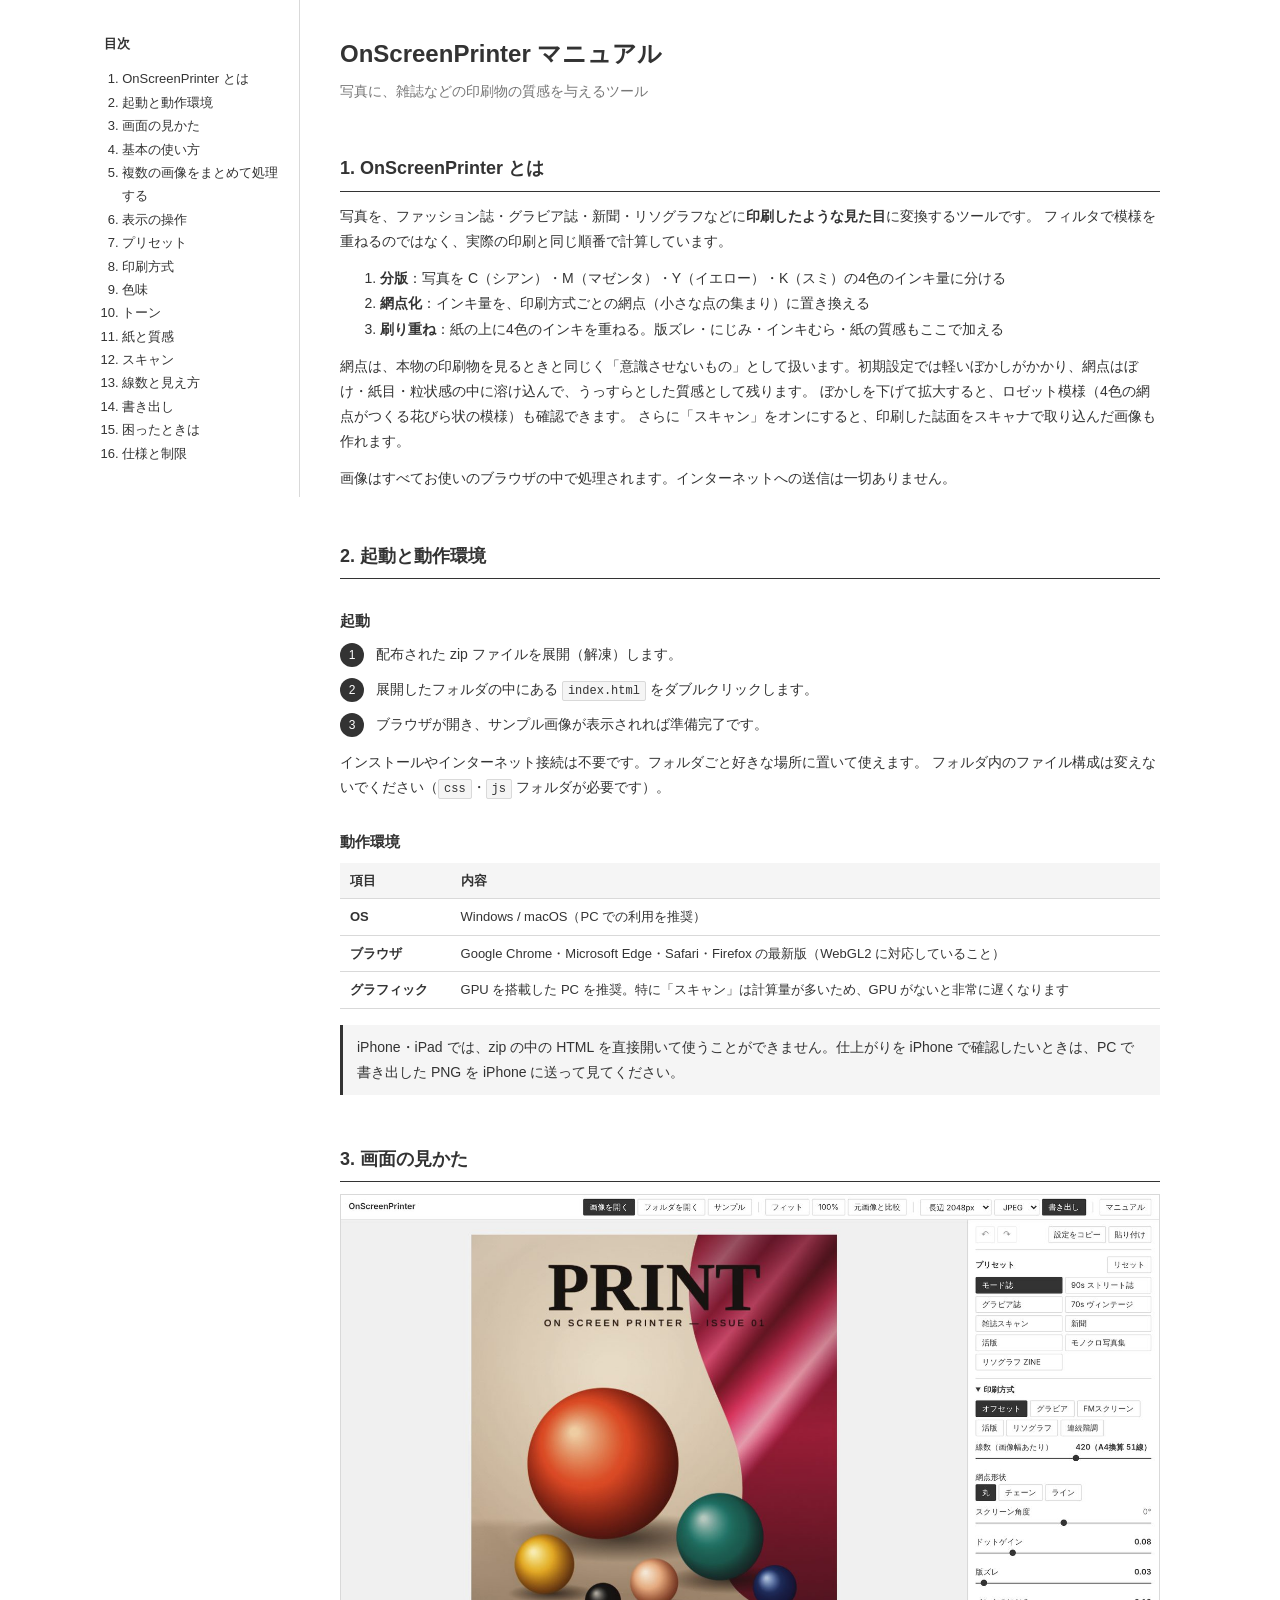
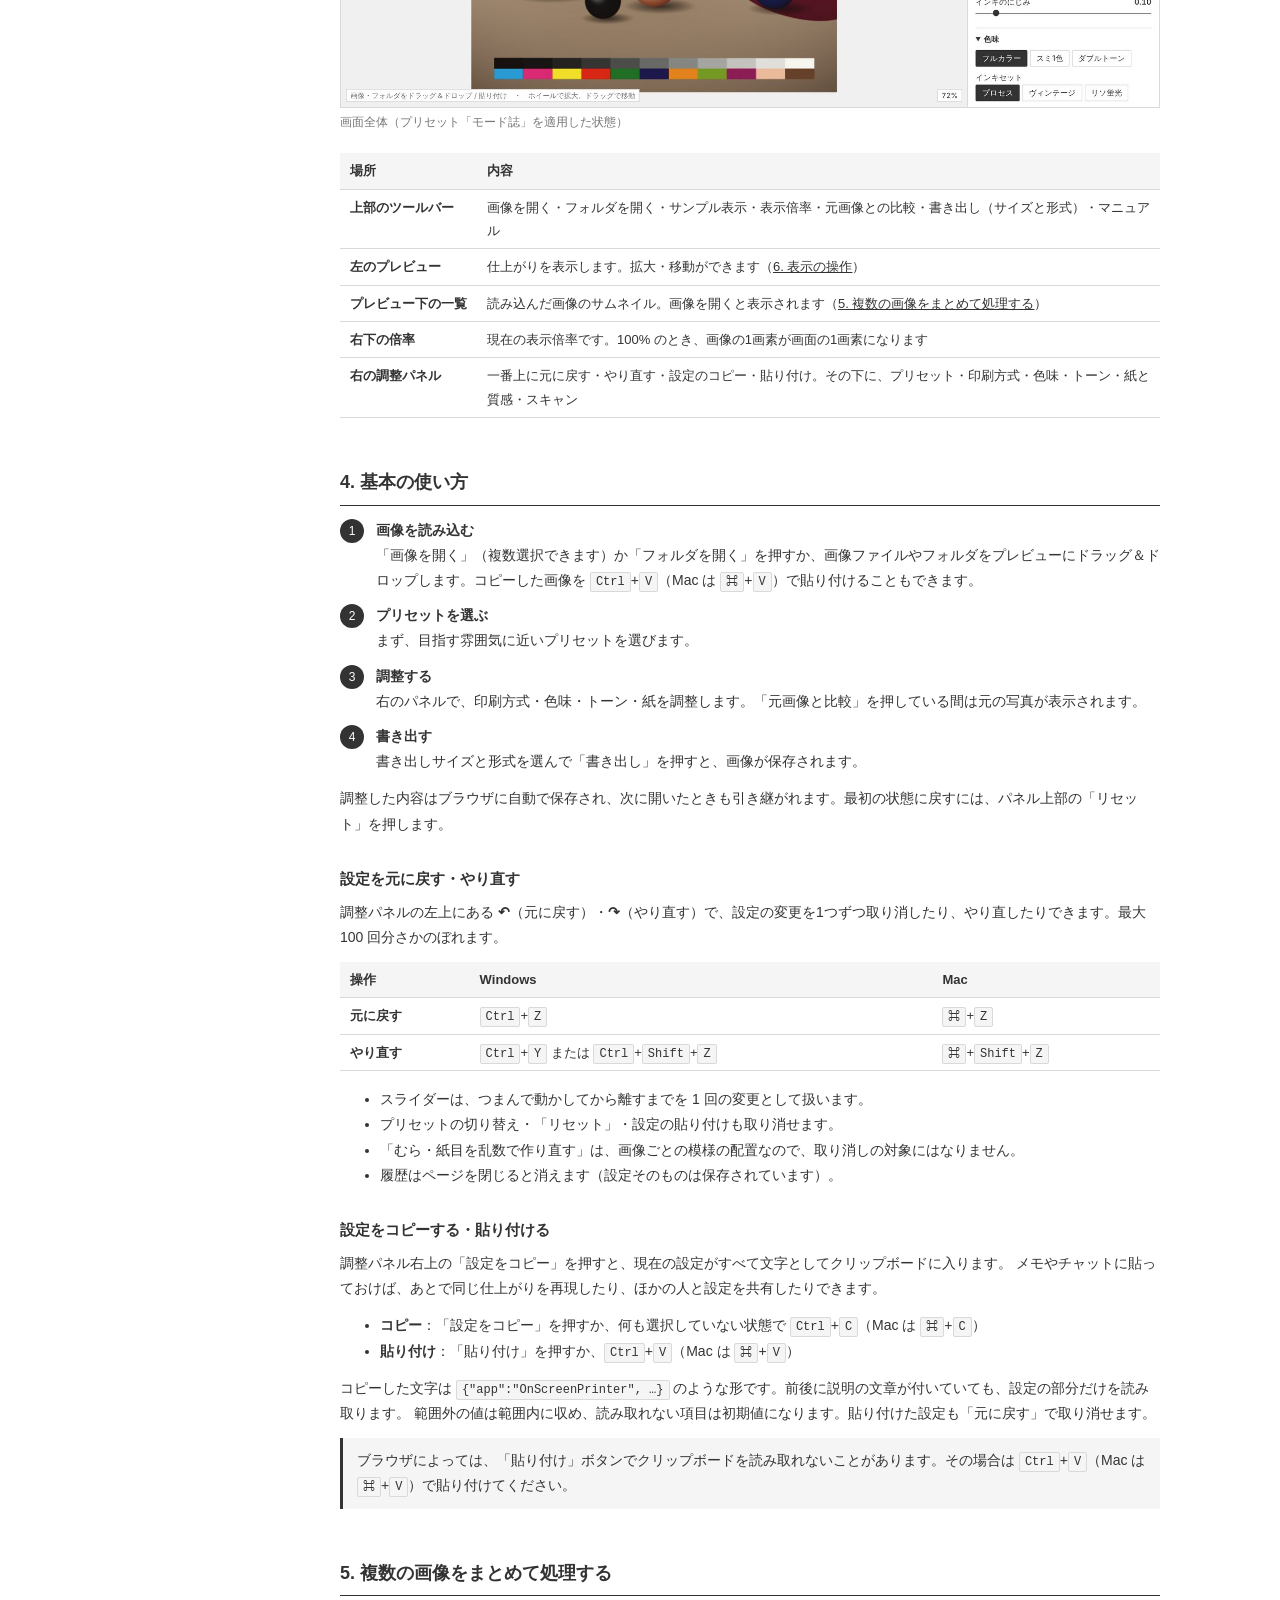
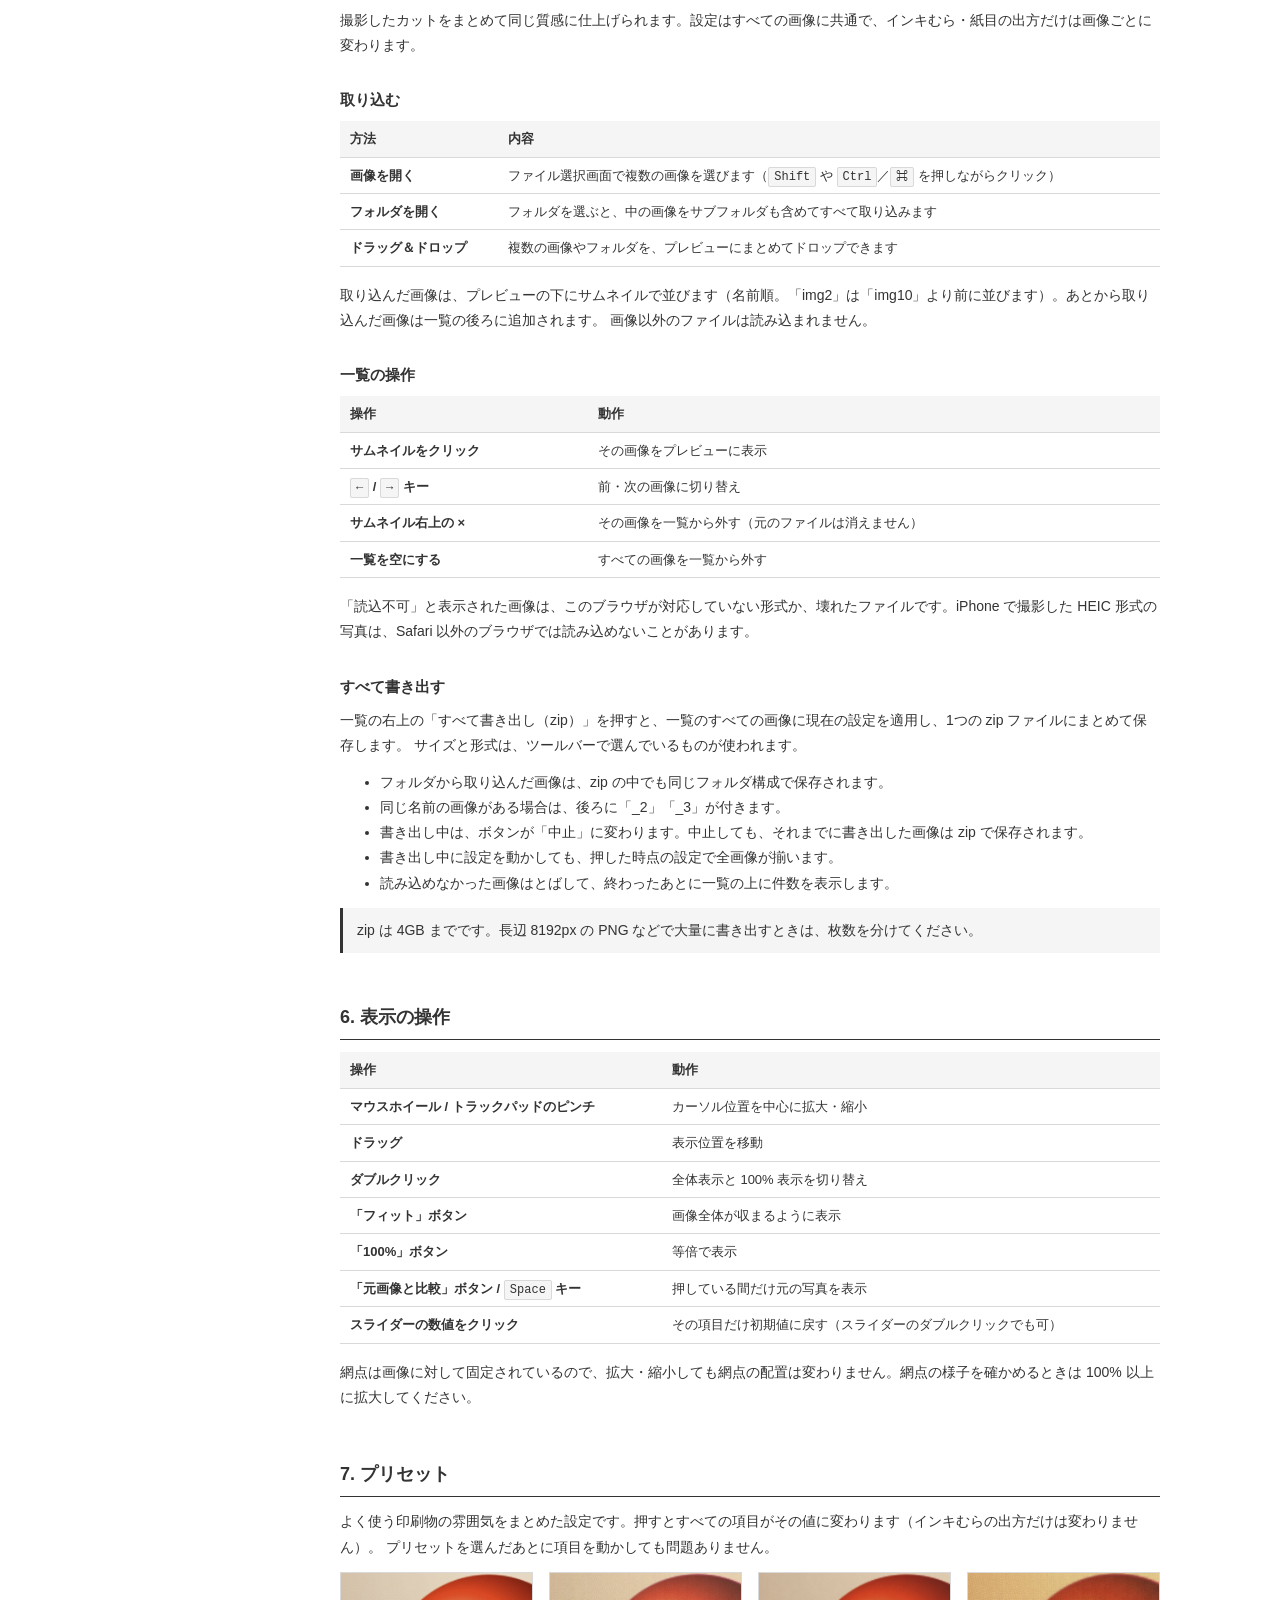
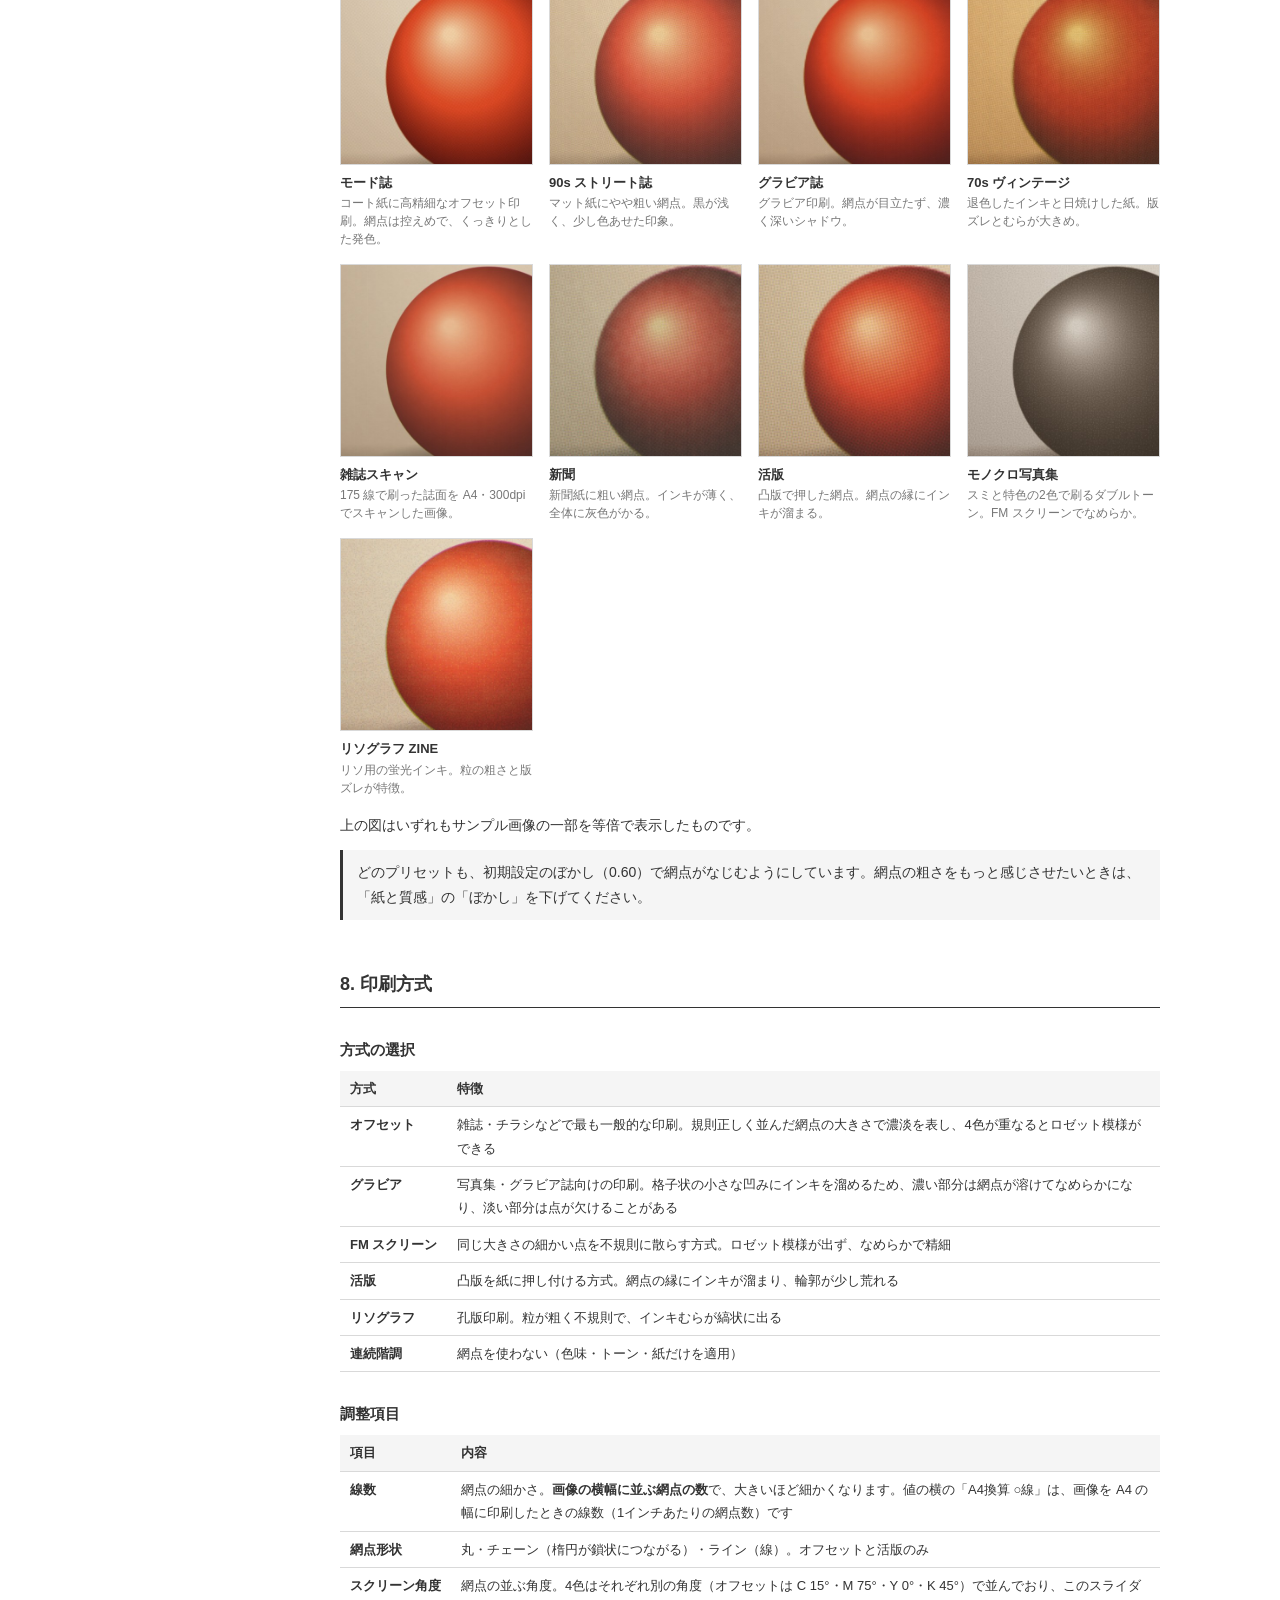
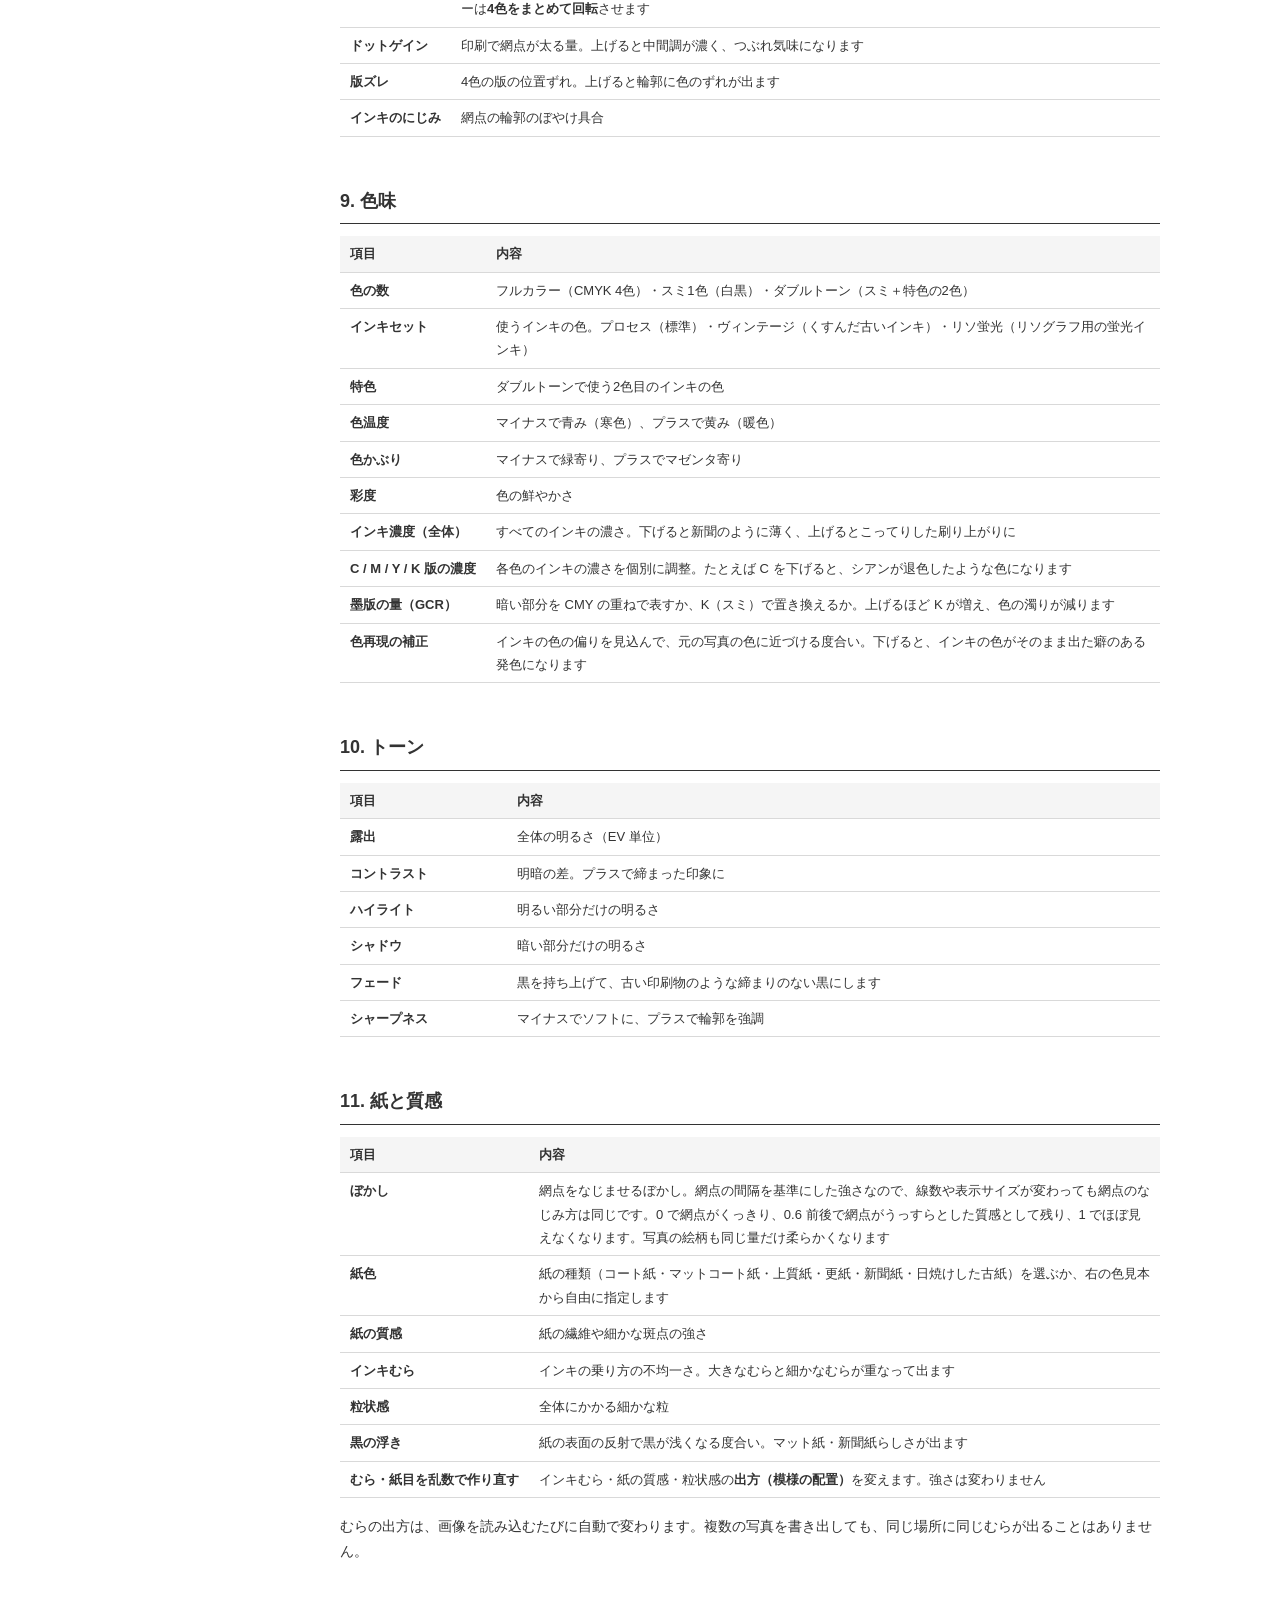
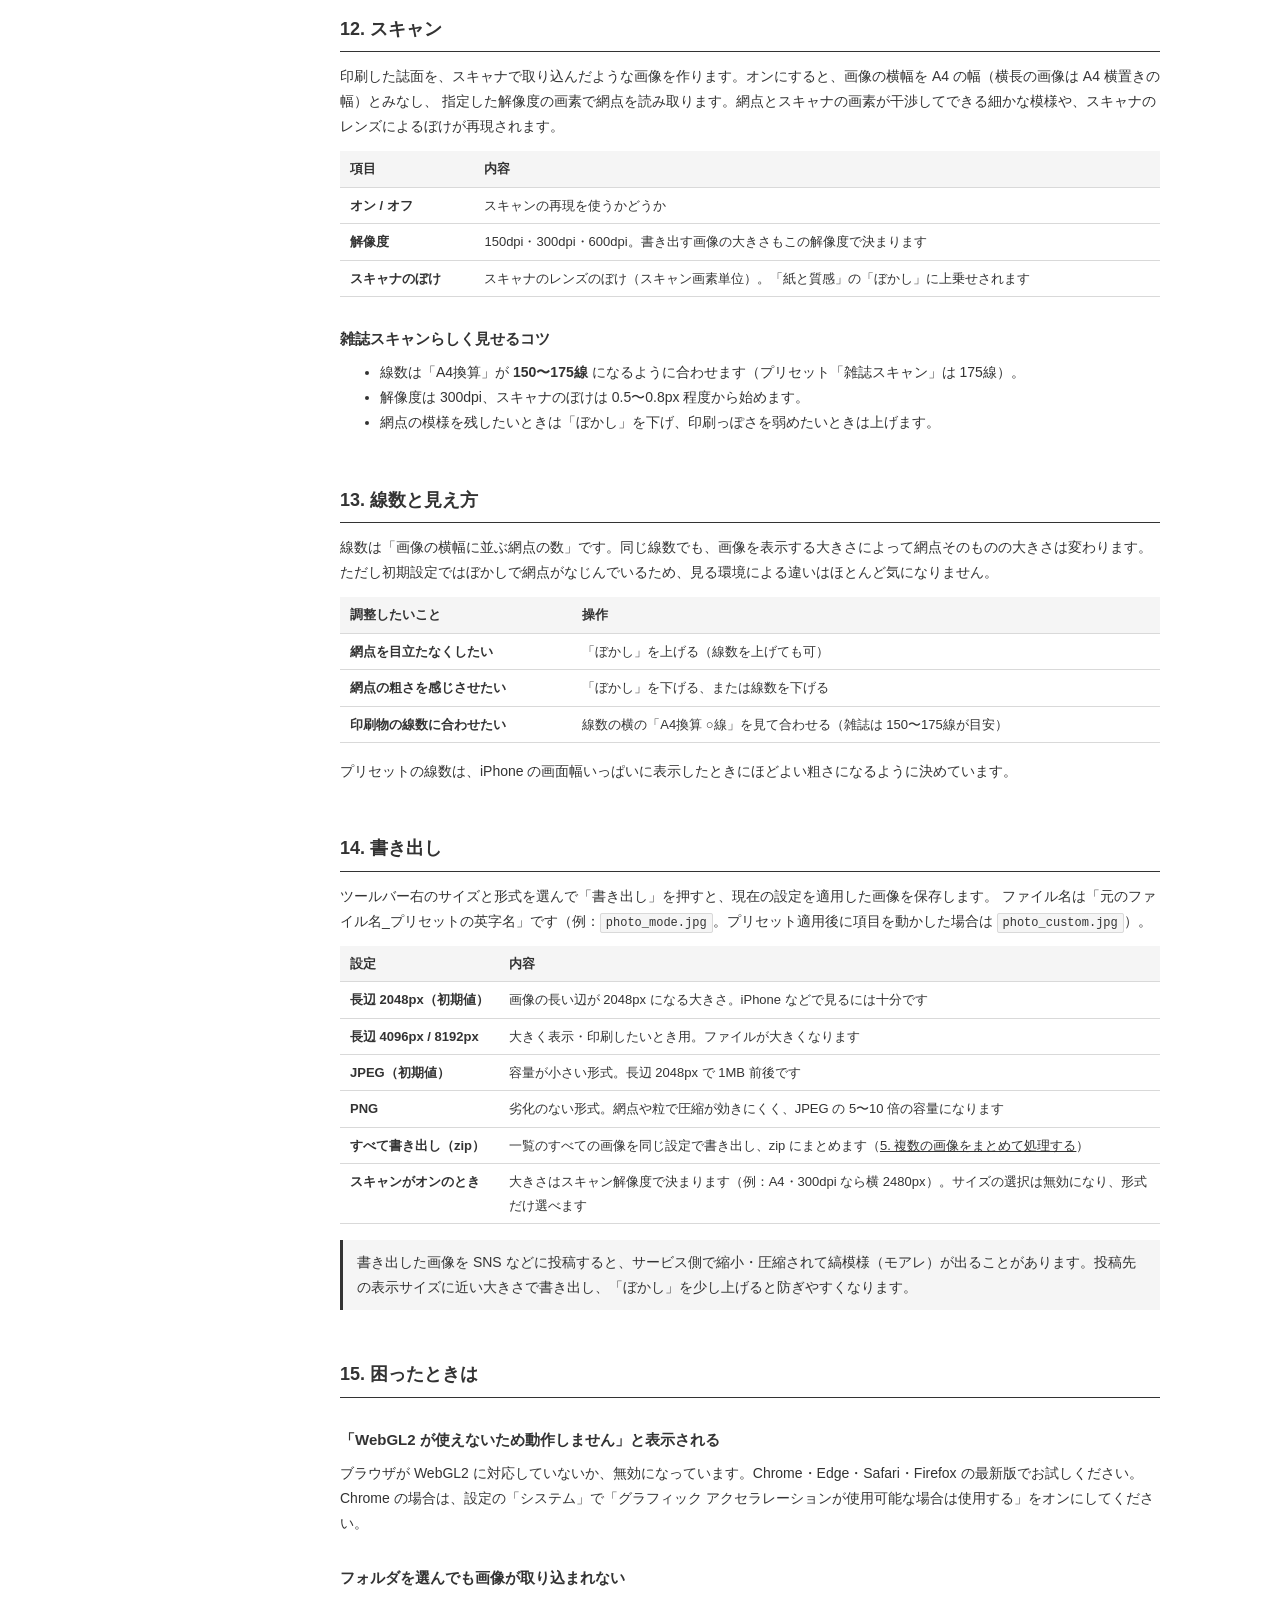
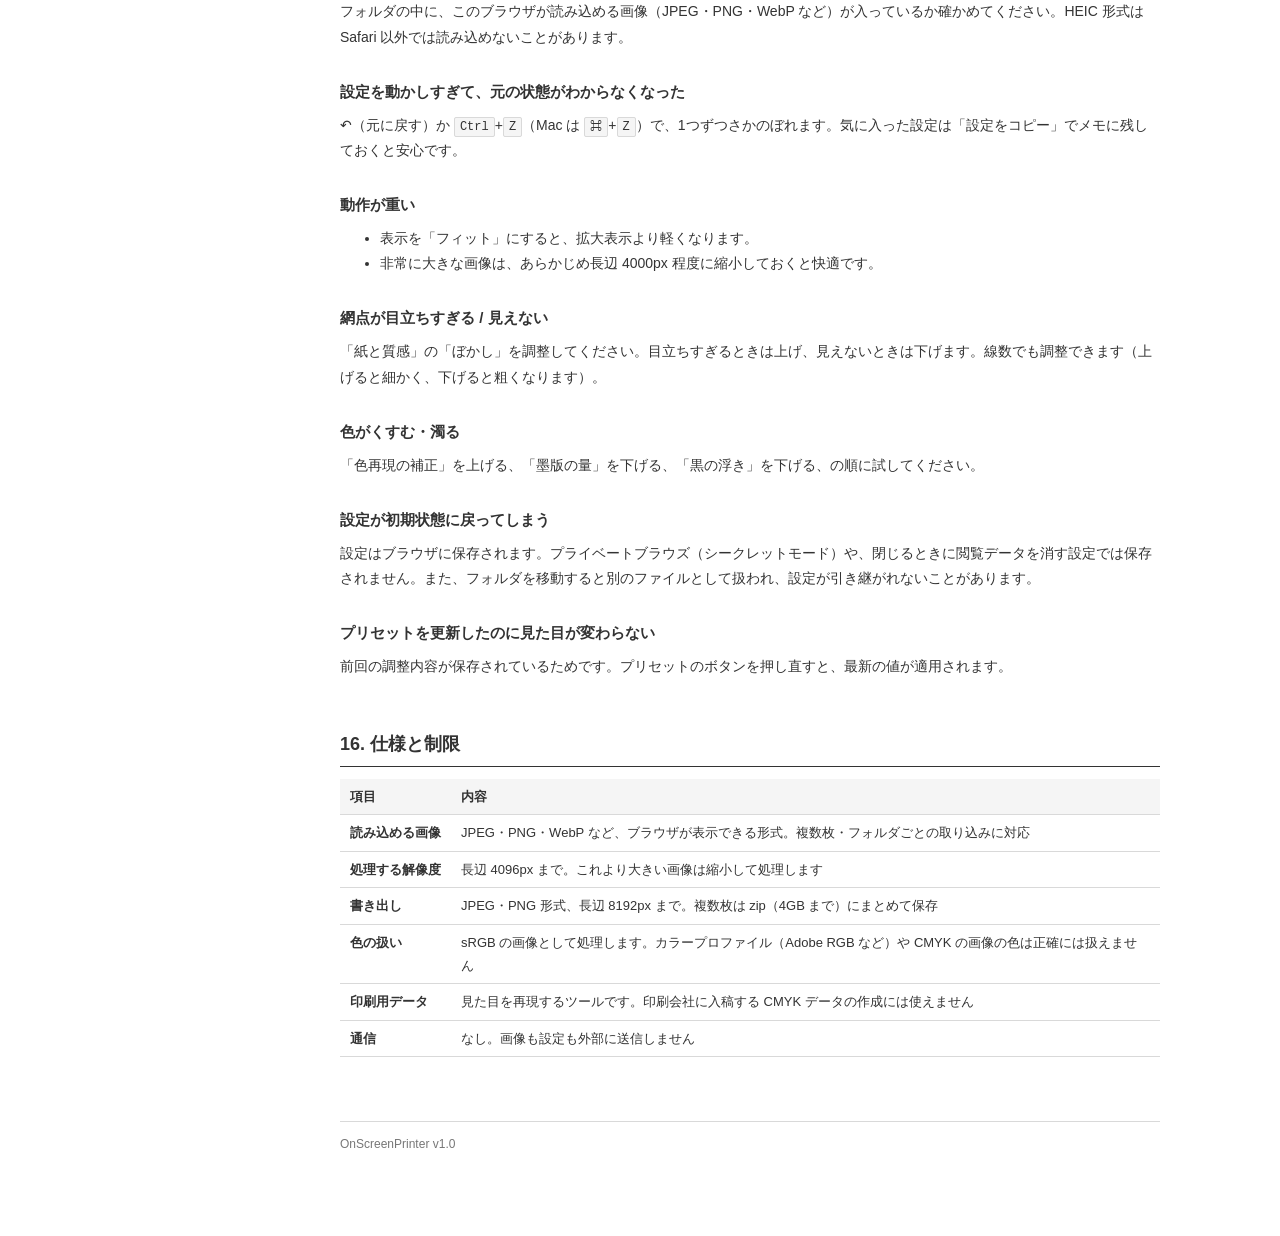
==== commit da4db501: "Add undo/redo for settings and settings copy/paste Settings changes are recorded per operation (a sl" ====
--- a/manual.html
+++ b/manual.html
@@ -143,7 +143,7 @@
   <tr><td>左のプレビュー</td><td>仕上がりを表示します。拡大・移動ができます（<a href="#view">6. 表示の操作</a>）</td></tr>
   <tr><td>プレビュー下の一覧</td><td>読み込んだ画像のサムネイル。画像を開くと表示されます（<a href="#batch">5. 複数の画像をまとめて処理する</a>）</td></tr>
   <tr><td>右下の倍率</td><td>現在の表示倍率です。100% のとき、画像の1画素が画面の1画素になります</td></tr>
-  <tr><td>右の調整パネル</td><td>上から順に、プリセット・印刷方式・色味・トーン・紙と質感・スキャン</td></tr>
+  <tr><td>右の調整パネル</td><td>一番上に元に戻す・やり直す・設定のコピー・貼り付け。その下に、プリセット・印刷方式・色味・トーン・紙と質感・スキャン</td></tr>
 </table>
 
 <h2 id="flow">4. 基本の使い方</h2>
@@ -154,6 +154,31 @@
   <li><b>書き出す</b><br>書き出しサイズと形式を選んで「書き出し」を押すと、画像が保存されます。</li>
 </ol>
 <p>調整した内容はブラウザに自動で保存され、次に開いたときも引き継がれます。最初の状態に戻すには、パネル上部の「リセット」を押します。</p>
+
+<h3>設定を元に戻す・やり直す</h3>
+<p>調整パネルの左上にある <b>↶</b>（元に戻す）・<b>↷</b>（やり直す）で、設定の変更を1つずつ取り消したり、やり直したりできます。最大 100 回分さかのぼれます。</p>
+<table>
+  <tr><th>操作</th><th>Windows</th><th>Mac</th></tr>
+  <tr><td>元に戻す</td><td><kbd>Ctrl</kbd>+<kbd>Z</kbd></td><td><kbd>⌘</kbd>+<kbd>Z</kbd></td></tr>
+  <tr><td>やり直す</td><td><kbd>Ctrl</kbd>+<kbd>Y</kbd> または <kbd>Ctrl</kbd>+<kbd>Shift</kbd>+<kbd>Z</kbd></td><td><kbd>⌘</kbd>+<kbd>Shift</kbd>+<kbd>Z</kbd></td></tr>
+</table>
+<ul>
+  <li>スライダーは、つまんで動かしてから離すまでを 1 回の変更として扱います。</li>
+  <li>プリセットの切り替え・「リセット」・設定の貼り付けも取り消せます。</li>
+  <li>「むら・紙目を乱数で作り直す」は、画像ごとの模様の配置なので、取り消しの対象にはなりません。</li>
+  <li>履歴はページを閉じると消えます（設定そのものは保存されています）。</li>
+</ul>
+
+<h3>設定をコピーする・貼り付ける</h3>
+<p>調整パネル右上の「設定をコピー」を押すと、現在の設定がすべて文字としてクリップボードに入ります。
+メモやチャットに貼っておけば、あとで同じ仕上がりを再現したり、ほかの人と設定を共有したりできます。</p>
+<ul>
+  <li><b>コピー</b>：「設定をコピー」を押すか、何も選択していない状態で <kbd>Ctrl</kbd>+<kbd>C</kbd>（Mac は <kbd>⌘</kbd>+<kbd>C</kbd>）</li>
+  <li><b>貼り付け</b>：「貼り付け」を押すか、<kbd>Ctrl</kbd>+<kbd>V</kbd>（Mac は <kbd>⌘</kbd>+<kbd>V</kbd>）</li>
+</ul>
+<p>コピーした文字は <code>{"app":"OnScreenPrinter", …}</code> のような形です。前後に説明の文章が付いていても、設定の部分だけを読み取ります。
+範囲外の値は範囲内に収め、読み取れない項目は初期値になります。貼り付けた設定も「元に戻す」で取り消せます。</p>
+<div class="note">ブラウザによっては、「貼り付け」ボタンでクリップボードを読み取れないことがあります。その場合は <kbd>Ctrl</kbd>+<kbd>V</kbd>（Mac は <kbd>⌘</kbd>+<kbd>V</kbd>）で貼り付けてください。</div>
 
 <h2 id="batch">5. 複数の画像をまとめて処理する</h2>
 <p>撮影したカットをまとめて同じ質感に仕上げられます。設定はすべての画像に共通で、インキむら・紙目の出方だけは画像ごとに変わります。</p>
@@ -325,6 +350,8 @@
 <p>ブラウザが WebGL2 に対応していないか、無効になっています。Chrome・Edge・Safari・Firefox の最新版でお試しください。Chrome の場合は、設定の「システム」で「グラフィック アクセラレーションが使用可能な場合は使用する」をオンにしてください。</p>
 <h3>フォルダを選んでも画像が取り込まれない</h3>
 <p>フォルダの中に、このブラウザが読み込める画像（JPEG・PNG・WebP など）が入っているか確かめてください。HEIC 形式は Safari 以外では読み込めないことがあります。</p>
+<h3>設定を動かしすぎて、元の状態がわからなくなった</h3>
+<p>↶（元に戻す）か <kbd>Ctrl</kbd>+<kbd>Z</kbd>（Mac は <kbd>⌘</kbd>+<kbd>Z</kbd>）で、1つずつさかのぼれます。気に入った設定は「設定をコピー」でメモに残しておくと安心です。</p>
 <h3>動作が重い</h3>
 <ul>
   <li>表示を「フィット」にすると、拡大表示より軽くなります。</li>
